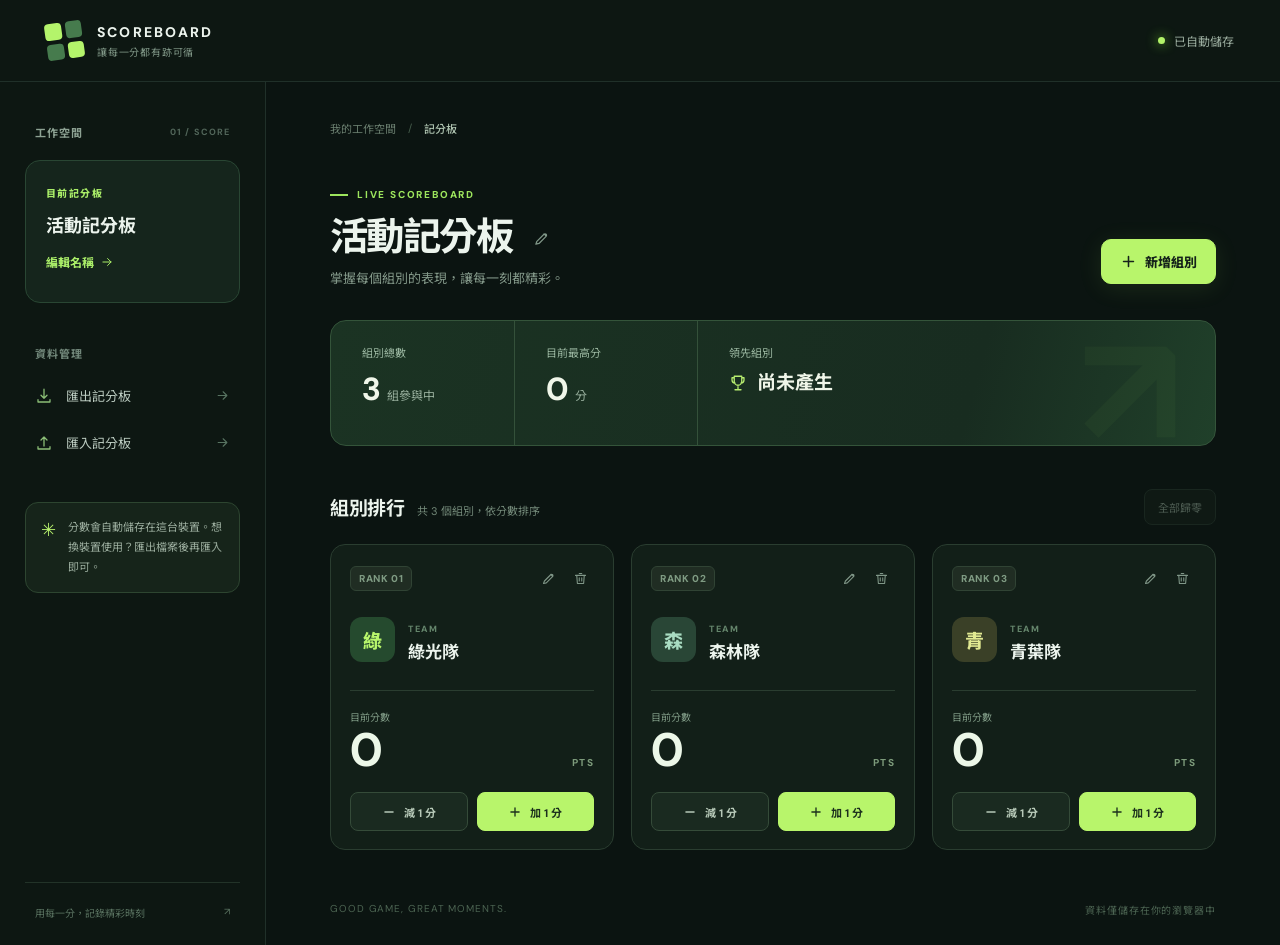
==== index.html @ 7bd9c271 "Build green scoreboard app" ====
<!doctype html>
<html lang="zh-Hant">
  <head>
    <meta charset="UTF-8" />
    <meta name="viewport" content="width=device-width, initial-scale=1" />
    <meta name="theme-color" content="#0b1411" />
    <meta name="description" content="一個簡潔好用的記分板。新增組別、即時記分，並自由匯入或匯出資料。" />
    <title>記分板 · Scoreboard</title>
    <link rel="icon" href="./favicon.svg" type="image/svg+xml" />
    <link rel="stylesheet" href="./styles.css" />
    <script src="./app.js" defer></script>
  </head>
  <body>
    <svg class="svg-defs" xmlns="http://www.w3.org/2000/svg" aria-hidden="true">
      <symbol id="icon-plus" viewBox="0 0 24 24"><path d="M12 5v14M5 12h14" /></symbol>
      <symbol id="icon-minus" viewBox="0 0 24 24"><path d="M5 12h14" /></symbol>
      <symbol id="icon-edit" viewBox="0 0 24 24"><path d="m15.5 5.5 3 3M4 20l4.5-1 10-10a2.12 2.12 0 0 0-3-3l-10 10L4 20Z" /></symbol>
      <symbol id="icon-download" viewBox="0 0 24 24"><path d="M12 3v12m0 0 4-4m-4 4-4-4M4 17v3h16v-3" /></symbol>
      <symbol id="icon-upload" viewBox="0 0 24 24"><path d="M12 16V4m0 0 4 4m-4-4L8 8M4 17v3h16v-3" /></symbol>
      <symbol id="icon-trash" viewBox="0 0 24 24"><path d="M4 7h16M10 4h4m4 3-1 13H7L6 7m4 4v5m4-5v5" /></symbol>
      <symbol id="icon-arrow" viewBox="0 0 24 24"><path d="M5 12h14m-6-6 6 6-6 6" /></symbol>
      <symbol id="icon-trophy" viewBox="0 0 24 24"><path d="M8 21h8m-4-4v4M7 3h10v7a5 5 0 0 1-10 0V3ZM7 5H4v3a4 4 0 0 0 4 4m9-7h3v3a4 4 0 0 1-4 4" /></symbol>
      <symbol id="icon-close" viewBox="0 0 24 24"><path d="M5 5l14 14M19 5 5 19" /></symbol>
    </svg>

    <div class="app-shell">
      <header class="topbar">
        <div class="brand" aria-label="Scoreboard 記分板">
          <div class="brand-mark" aria-hidden="true"><span></span><span></span><span></span><span></span></div>
          <div><strong>SCOREBOARD</strong><small>讓每一分都有跡可循</small></div>
        </div>
        <div class="topbar-right"><span class="status-dot"></span><span id="save-status">已自動儲存</span></div>
      </header>

      <main class="workspace">
        <aside class="sidebar" aria-label="記分板工具">
          <div class="sidebar-heading">工作空間 <span>01 / SCORE</span></div>
          <div class="sidebar-card">
            <span class="eyebrow">目前記分板</span>
            <h2 id="sidebar-title">活動記分板</h2>
            <button class="text-button" id="rename-board-side" type="button">編輯名稱 <svg><use href="#icon-arrow" /></svg></button>
          </div>
          <div class="sidebar-section">
            <span class="sidebar-label">資料管理</span>
            <button class="sidebar-action" id="export-button" type="button"><svg><use href="#icon-download" /></svg><span>匯出記分板</span><svg class="action-arrow"><use href="#icon-arrow" /></svg></button>
            <button class="sidebar-action" id="import-button" type="button"><svg><use href="#icon-upload" /></svg><span>匯入記分板</span><svg class="action-arrow"><use href="#icon-arrow" /></svg></button>
            <input id="import-file" type="file" accept=".json,application/json" hidden />
          </div>
          <div class="sidebar-note"><span class="note-spark">✳</span><p>分數會自動儲存在這台裝置。想換裝置使用？匯出檔案後再匯入即可。</p></div>
          <div class="sidebar-footer">用每一分，記錄精彩時刻 <span>↗</span></div>
        </aside>

        <section class="main-content" aria-labelledby="board-title">
          <div class="breadcrumb"><span>我的工作空間</span><span class="breadcrumb-divider">/</span><strong>記分板</strong></div>
          <div class="page-heading">
            <div>
              <div class="section-kicker"><span class="kicker-line"></span> LIVE SCOREBOARD</div>
              <div class="title-row"><h1 id="board-title">活動記分板</h1><button class="icon-button title-edit" id="rename-board" type="button" aria-label="修改記分板名稱" title="修改記分板名稱"><svg><use href="#icon-edit" /></svg></button></div>
              <p class="page-subtitle">掌握每個組別的表現，讓每一刻都精彩。</p>
            </div>
            <button class="primary-button heading-add" id="add-group" type="button"><svg><use href="#icon-plus" /></svg> 新增組別</button>
          </div>

          <div class="overview" aria-label="記分概況">
            <div class="overview-cell"><span class="overview-label">組別總數</span><div><strong id="group-count">0</strong><span>組參與中</span></div></div>
            <div class="overview-cell"><span class="overview-label">目前最高分</span><div><strong id="highest-score">0</strong><span>分</span></div></div>
            <div class="overview-cell leader-cell"><span class="overview-label">領先組別</span><div><svg><use href="#icon-trophy" /></svg><strong id="leader-name">尚無組別</strong></div></div>
            <div class="overview-deco" aria-hidden="true">↗</div>
          </div>

          <div class="list-heading"><div><h2>組別排行</h2><span id="group-summary">新增組別，開始記錄分數</span></div><button class="subtle-button" id="reset-scores" type="button">全部歸零</button></div>
          <div id="groups" class="groups-grid" aria-live="polite"></div>
          <div id="empty-state" class="empty-state" hidden><div class="empty-symbol">＋</div><h3>從第一個組別開始</h3><p>建立組別後，就可以馬上開始計分。</p><button class="primary-button" id="add-group-empty" type="button"><svg><use href="#icon-plus" /></svg> 新增組別</button></div>
          <footer class="main-footer"><span>GOOD GAME, GREAT MOMENTS.</span><span>資料僅儲存在你的瀏覽器中</span></footer>
        </section>
      </main>
    </div>

    <template id="group-template">
      <article class="group-card">
        <div class="card-top"><span class="rank-badge"></span><div class="card-actions"><button class="card-icon rename-group" type="button" aria-label="修改組別名稱" title="修改組別名稱"><svg><use href="#icon-edit" /></svg></button><button class="card-icon delete-group" type="button" aria-label="刪除組別" title="刪除組別"><svg><use href="#icon-trash" /></svg></button></div></div>
        <div class="card-main"><div class="team-avatar" aria-hidden="true"></div><div><span class="team-caption">TEAM</span><h3 class="group-name"></h3></div></div>
        <div class="score-area"><div><span class="score-caption">目前分數</span><button class="score-value" type="button" title="直接設定分數" aria-label="直接設定分數"></button></div><span class="score-unit">PTS</span></div>
        <div class="score-controls"><button class="score-button minus" type="button" aria-label="減一分"><svg><use href="#icon-minus" /></svg><span>減 1 分</span></button><button class="score-button plus" type="button" aria-label="加一分"><svg><use href="#icon-plus" /></svg><span>加 1 分</span></button></div>
      </article>
    </template>

    <dialog id="input-dialog" class="modal"><form method="dialog" id="input-form"><div class="modal-head"><div><span class="eyebrow">SCOREBOARD</span><h2 id="input-title"></h2></div><button type="button" class="modal-close" data-close aria-label="關閉"><svg><use href="#icon-close" /></svg></button></div><p id="input-description" class="modal-description"></p><label id="input-label" for="input-value"></label><input id="input-value" type="text" autocomplete="off" maxlength="40" required /><p id="input-error" class="form-error" aria-live="polite"></p><div class="modal-buttons"><button type="button" class="secondary-button" data-close>取消</button><button class="primary-button" type="submit" id="input-submit">儲存</button></div></form></dialog>
    <dialog id="confirm-dialog" class="modal"><div class="modal-head"><div><span class="eyebrow">請確認</span><h2 id="confirm-title"></h2></div><button type="button" class="modal-close" data-confirm-cancel aria-label="關閉"><svg><use href="#icon-close" /></svg></button></div><p id="confirm-description" class="modal-description"></p><div class="modal-buttons"><button type="button" class="secondary-button" data-confirm-cancel>取消</button><button type="button" class="danger-button" id="confirm-accept">確認</button></div></dialog>
    <div id="toast" class="toast" role="status" aria-live="polite"></div>
  </body>
</html>
---- styles.css ----
@import url('https://fonts.googleapis.com/css2?family=DM+Sans:wght@400;500;600;700&family=Noto+Sans+TC:wght@400;500;600;700;800&display=swap');

:root{font-family:'DM Sans','Noto Sans TC',sans-serif;color:#ecf4ed;background:#0b1411;font-synthesis:none}*{box-sizing:border-box}body{margin:0;min-width:320px}button,input{font:inherit}button{cursor:pointer}button:focus-visible,input:focus-visible{outline:2px solid #b9f56c;outline-offset:3px}svg{width:20px;height:20px;fill:none;stroke:currentColor;stroke-width:1.7;stroke-linecap:round;stroke-linejoin:round}.svg-defs{position:absolute;width:0;height:0;overflow:hidden}.app-shell{min-height:100vh}.topbar{height:82px;border-bottom:1px solid #203029;display:flex;align-items:center;justify-content:space-between;padding:0 46px;background:#0d1712}.brand{display:flex;align-items:center;gap:14px}.brand-mark{width:37px;height:37px;display:grid;grid-template-columns:1fr 1fr;gap:4px;transform:rotate(-8deg)}.brand-mark span{background:#b4f46b;border-radius:4px}.brand-mark span:nth-child(2),.brand-mark span:nth-child(3){background:#467b4d}.brand strong{display:block;letter-spacing:.16em;font-size:14px;font-weight:800}.brand small{display:block;color:#7f9686;font-size:10px;letter-spacing:.08em;margin-top:3px}.topbar-right{display:flex;align-items:center;gap:9px;font-size:12px;color:#9bad9f}.status-dot{width:7px;height:7px;border-radius:50%;background:#b2f269;box-shadow:0 0 12px #7bd734}.workspace{display:grid;grid-template-columns:266px minmax(0,1fr);max-width:1600px;margin:auto;min-height:calc(100vh - 82px)}.sidebar{border-right:1px solid #203029;padding:42px 25px 25px;display:flex;flex-direction:column;background:#0d1712}.sidebar-heading{font-size:11px;color:#8da293;font-weight:700;letter-spacing:.1em;display:flex;justify-content:space-between;align-items:center;padding:0 10px}.sidebar-heading span{font-size:9px;color:#52665a}.sidebar-card{background:#15251c;border:1px solid #294633;border-radius:15px;padding:20px;margin-top:20px;min-height:143px}.eyebrow{font-size:10px;font-weight:800;color:#a9ed68;letter-spacing:.14em}.sidebar-card h2{font-size:18px;line-height:1.35;margin:12px 0 15px;overflow-wrap:anywhere}.text-button{padding:0;border:0;background:none;color:#a9ed68;display:flex;align-items:center;gap:6px;font-size:12px;font-weight:700}.text-button svg{width:14px;height:14px}.sidebar-section{margin-top:42px}.sidebar-label{display:block;font-size:11px;color:#71877a;letter-spacing:.1em;font-weight:700;padding:0 10px;margin-bottom:11px}.sidebar-action{display:flex;align-items:center;gap:13px;width:100%;padding:14px 10px;border:0;border-radius:10px;background:transparent;color:#bbcbc0;text-align:left;font-size:13px}.sidebar-action:hover,.sidebar-action:focus-visible{background:#192a20;color:#e6f5e7}.sidebar-action svg{width:18px;height:18px;color:#8cbf77}.sidebar-action span{flex:1}.sidebar-action .action-arrow{width:15px;height:15px;color:#577361}.sidebar-note{display:flex;gap:12px;background:#16241a;border:1px solid #2d4530;padding:15px;border-radius:13px;margin-top:36px}.note-spark{color:#b9f46e;font-size:18px}.sidebar-note p{font-size:11px;line-height:1.8;color:#9aac9d;margin:0}.sidebar-footer{font-size:10px;color:#597260;border-top:1px solid #223328;margin-top:auto;padding:22px 10px 0;display:flex;justify-content:space-between}.main-content{padding:38px clamp(28px,5vw,76px) 28px;min-width:0;display:flex;flex-direction:column}.breadcrumb{display:flex;align-items:center;gap:12px;color:#697d6e;font-size:11px}.breadcrumb strong{color:#afc4b1;font-weight:500}.breadcrumb-divider{color:#455c4b}.page-heading{display:flex;justify-content:space-between;align-items:flex-end;gap:20px;margin:52px 0 33px}.section-kicker{font-size:10px;font-weight:800;letter-spacing:.18em;color:#9de55d;display:flex;align-items:center;gap:9px}.kicker-line{width:18px;height:2px;background:#9de55d}.title-row{display:flex;align-items:center;gap:12px}.title-row h1{font-size:clamp(30px,3vw,44px);letter-spacing:-.04em;line-height:1.25;margin:12px 0 7px;overflow-wrap:anywhere}.icon-button,.card-icon,.modal-close{border:0;background:transparent;color:#809788;display:grid;place-items:center}.icon-button:hover,.card-icon:hover,.modal-close:hover{color:#b7f46b}.title-edit{width:35px;height:35px;border-radius:8px;margin-top:8px}.title-edit:hover{background:#1a2a20}.title-edit svg{width:17px;height:17px}.page-subtitle{color:#839889;font-size:13px;margin:0}.primary-button{border:1px solid #b8f56b;background:#b8f56b;color:#15221a;border-radius:10px;padding:12px 18px;display:inline-flex;align-items:center;justify-content:center;gap:8px;font-size:13px;font-weight:800;white-space:nowrap;box-shadow:0 4px 24px #a0e6541b}.primary-button:hover{background:#d0ff92;border-color:#d0ff92}.primary-button svg{width:17px;height:17px;stroke-width:2.2}.heading-add{margin-bottom:3px}.overview{position:relative;display:flex;align-items:stretch;background:linear-gradient(105deg,#1b3323,#182c20 72%,#20402a);border:1px solid #34543a;border-radius:16px;min-height:126px;overflow:hidden}.overview-cell{padding:23px 31px;min-width:183px;z-index:1}.overview-cell+.overview-cell{border-left:1px solid #34513a}.overview-label{display:block;font-size:11px;color:#9bb7a1;margin-bottom:13px}.overview-cell>div{display:flex;align-items:baseline;gap:7px}.overview-cell strong{font-size:32px;line-height:1;color:#f0f6e9;letter-spacing:-.04em}.overview-cell div span{font-size:12px;color:#98af9d}.overview-cell.leader-cell{flex:1}.leader-cell>div{align-items:center;gap:10px}.leader-cell svg{width:18px;height:18px;color:#b7ed6f}.leader-cell strong{font-size:19px;letter-spacing:0;overflow:hidden;text-overflow:ellipsis;white-space:nowrap}.overview-deco{font-size:160px;line-height:.65;color:#a6e7670b;position:absolute;right:35px;bottom:0;font-weight:700;pointer-events:none}.list-heading{display:flex;justify-content:space-between;align-items:center;margin:43px 0 19px}.list-heading>div{display:flex;align-items:baseline;gap:13px}.list-heading h2{font-size:19px;margin:0;letter-spacing:-.02em}.list-heading span{font-size:11px;color:#728878}.subtle-button{border:1px solid #2b3c31;background:#152119;color:#9aaf9e;border-radius:8px;padding:9px 13px;font-size:11px}.subtle-button:hover{border-color:#648b62;color:#e9f7e7}.subtle-button:disabled{opacity:.45;cursor:not-allowed}.groups-grid{display:grid;grid-template-columns:repeat(auto-fill,minmax(245px,1fr));gap:17px}.group-card{background:#121f18;border:1px solid #2a3d30;border-radius:15px;padding:19px 19px 18px;min-width:0;transition:border-color .2s,transform .2s,box-shadow .2s}.group-card:hover{border-color:#547b50;transform:translateY(-2px);box-shadow:0 16px 32px #020a0550}.group-card.is-leader{border-color:#62864d;background:linear-gradient(145deg,#1a2e1e,#14231a 55%)}.card-top{display:flex;justify-content:space-between;align-items:center}.rank-badge{color:#9dc27e;background:#263e29;border:1px solid #385738;padding:5px 8px;border-radius:6px;font-size:10px;letter-spacing:.06em;font-weight:800}.group-card:not(.is-leader) .rank-badge{background:#202d23;border-color:#304334;color:#7f9b83}.card-actions{display:flex;gap:4px}.card-icon{width:28px;height:28px;border-radius:6px}.card-icon:hover{background:#263a2a}.card-icon svg{width:15px;height:15px}.card-icon.delete-group:hover{color:#fa9b8f}.card-main{display:flex;align-items:center;gap:13px;margin:24px 0 27px;min-width:0}.team-avatar{flex:none;width:45px;height:45px;border-radius:12px;display:grid;place-items:center;background:#254a2e;color:#b8f56b;font-size:19px;font-weight:800}.group-card:nth-child(4n+2) .team-avatar{background:#294636;color:#a9dcc2}.group-card:nth-child(4n+3) .team-avatar{background:#3a4027;color:#e1e992}.group-card:nth-child(4n+4) .team-avatar{background:#244442;color:#9bdcd5}.team-caption{font-size:9px;font-weight:800;letter-spacing:.18em;color:#65866c}.group-name{font-size:17px;line-height:1.3;margin:4px 0 0;overflow-wrap:anywhere}.score-area{display:flex;align-items:flex-end;justify-content:space-between;border-top:1px solid #2a3d30;padding:18px 0 17px}.score-caption{display:block;color:#7e9984;font-size:10px;margin-bottom:2px}.score-value{display:block;border:0;background:transparent;color:#ecf7e8;font-size:47px;font-weight:700;letter-spacing:-.07em;line-height:1.05;padding:0;min-width:30px;text-align:left}.score-value:hover{color:#b8f56b}.score-unit{font-size:10px;font-weight:800;letter-spacing:.13em;color:#7d9b7b;margin-bottom:6px}.score-controls{display:grid;grid-template-columns:1fr 1fr;gap:9px}.score-button{border:1px solid #354b39;border-radius:8px;min-height:39px;display:flex;align-items:center;justify-content:center;gap:8px;font-size:11px;font-weight:700}.score-button svg{width:14px;height:14px;stroke-width:2.3}.score-button.minus{background:#1a2a20;color:#b7c9b8}.score-button.minus:hover{background:#273d2b}.score-button.plus{background:#b8f56b;color:#1c301d;border-color:#b8f56b}.score-button.plus:hover{background:#d1ff93}.empty-state{border:1px dashed #3a5940;border-radius:16px;text-align:center;padding:42px 20px;background:#122019}.empty-state[hidden]{display:none}.empty-symbol{width:54px;height:54px;border:1px solid #5b8c53;background:#213a27;color:#b6f369;border-radius:14px;display:grid;place-items:center;font-size:30px;margin:auto}.empty-state h3{font-size:19px;margin:17px 0 7px}.empty-state p{color:#8ba18e;font-size:12px;margin:0 0 22px}.main-footer{margin-top:auto;padding-top:52px;display:flex;justify-content:space-between;gap:20px;color:#4c6452;font-size:10px;letter-spacing:.09em}.modal{width:min(430px,calc(100% - 32px));padding:26px;background:#17251b;color:#f2f7ef;border:1px solid #4a6946;border-radius:17px;box-shadow:0 30px 80px #000a}.modal::backdrop{background:#030a06b5;backdrop-filter:blur(5px)}.modal-head{display:flex;justify-content:space-between;gap:12px}.modal-head h2{margin:8px 0 0;font-size:22px}.modal-description{font-size:12px;color:#a2b2a3;line-height:1.8;margin:15px 0 21px}.modal label{display:block;font-size:11px;color:#bed0bd;margin-bottom:8px}.modal input{width:100%;padding:12px 14px;background:#0e1a12;color:#f1f7ef;border:1px solid #426045;border-radius:8px;outline:none}.modal input:focus{border-color:#b7f36b}.form-error{color:#f6a595;font-size:11px;min-height:16px;margin:8px 0 2px}.modal-buttons{display:flex;justify-content:flex-end;gap:10px;margin-top:22px}.secondary-button,.danger-button{border-radius:9px;padding:11px 17px;font-size:12px;font-weight:700}.secondary-button{background:transparent;border:1px solid #3e5541;color:#b9c9b8}.secondary-button:hover{background:#26382a}.danger-button{background:#e89b8d;border:1px solid #e89b8d;color:#28120e}.danger-button:hover{background:#ffc0b4}.toast{position:fixed;bottom:24px;left:50%;transform:translate(-50%,18px);background:#c6f59a;color:#15251a;padding:11px 18px;border-radius:9px;font-size:12px;font-weight:700;box-shadow:0 12px 35px #0008;opacity:0;pointer-events:none;transition:opacity .2s,transform .2s;z-index:10}.toast.show{opacity:1;transform:translate(-50%,0)}
@media(max-width:900px){.topbar{padding:0 24px}.workspace{grid-template-columns:1fr}.sidebar{border-right:0;border-bottom:1px solid #203029;padding:22px 24px;display:grid;grid-template-columns:1fr auto;gap:15px}.sidebar-heading,.sidebar-card,.sidebar-note,.sidebar-footer{display:none}.sidebar-section{margin:0}.sidebar-label{display:none}.sidebar-action{display:inline-flex;width:auto;padding:10px;margin-right:7px;border:1px solid #304334}.sidebar-action .action-arrow{display:none}.main-content{padding:28px 24px}.page-heading{margin-top:36px}.overview-cell{padding:21px;min-width:0;flex:1}.overview-deco{display:none}}
@media(max-width:600px){.topbar{height:67px;padding:0 18px}.brand-mark{width:31px;height:31px}.brand strong{font-size:12px}.brand small{font-size:9px}.topbar-right{font-size:0}.topbar-right .status-dot{width:8px;height:8px}.workspace{min-height:calc(100vh - 67px)}.sidebar{padding:12px 17px}.sidebar-section{display:flex;gap:8px}.sidebar-action{flex:1;justify-content:center;padding:9px 8px;margin:0;font-size:11px;gap:6px}.sidebar-action svg{width:15px;height:15px}.main-content{padding:24px 17px}.page-heading{align-items:flex-start;margin:35px 0 26px;flex-wrap:wrap}.title-row h1{font-size:31px}.page-subtitle{font-size:12px}.heading-add{width:100%;margin-top:4px}.overview{min-height:0;flex-wrap:wrap}.overview-cell{padding:18px 16px;flex:1 1 50%}.overview-cell:nth-child(2){border-left:1px solid #34513a}.overview-cell.leader-cell{flex-basis:100%;border-left:0;border-top:1px solid #34513a}.overview-cell strong{font-size:27px}.leader-cell strong{font-size:16px}.list-heading{margin-top:31px}.list-heading>div{display:block}.list-heading h2{font-size:18px}.list-heading span{display:block;margin-top:5px}.groups-grid{grid-template-columns:1fr}.main-footer{padding-top:35px;font-size:8px}.main-footer span:last-child{text-align:right}}
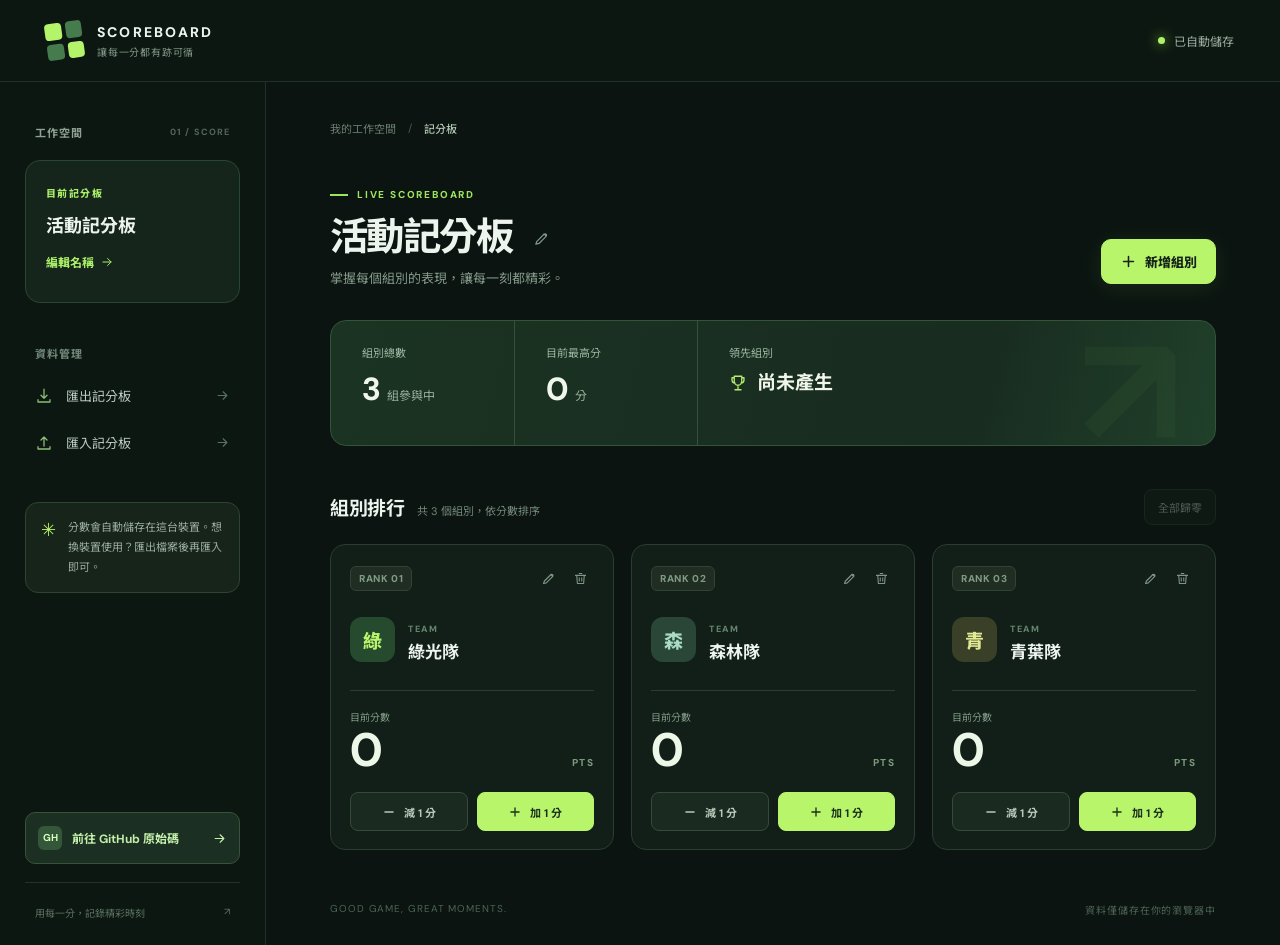
==== commit 68ea6cf2: "Create default groups instantly and link GitHub" ====
--- a/index.html
+++ b/index.html
@@ -8,6 +8,7 @@
     <title>記分板 · Scoreboard</title>
     <link rel="icon" href="./favicon.svg" type="image/svg+xml" />
     <link rel="stylesheet" href="./styles.css" />
+    <link rel="stylesheet" href="./github-link.css" />
     <script src="./app.js" defer></script>
   </head>
   <body>
@@ -47,6 +48,7 @@
             <input id="import-file" type="file" accept=".json,application/json" hidden />
           </div>
           <div class="sidebar-note"><span class="note-spark">✳</span><p>分數會自動儲存在這台裝置。想換裝置使用？匯出檔案後再匯入即可。</p></div>
+          <a class="sidebar-github" href="https://github.com/easonlin2013927/score-board" target="_blank" rel="noopener noreferrer" aria-label="在新分頁開啟 GitHub 原始碼"><span class="github-dot" aria-hidden="true">GH</span><span>前往 GitHub 原始碼</span><svg><use href="#icon-arrow" /></svg></a>
           <div class="sidebar-footer">用每一分，記錄精彩時刻 <span>↗</span></div>
         </aside>
 
--- a/github-link.css
+++ b/github-link.css
@@ -0,0 +1,41 @@
+.sidebar-github {
+  display: flex;
+  align-items: center;
+  gap: 10px;
+  margin-top: auto;
+  padding: 13px 12px;
+  border: 1px solid #385339;
+  border-radius: 10px;
+  background: #1b3022;
+  color: #c4efaa;
+  text-decoration: none;
+  font-size: 12px;
+  font-weight: 700;
+  transition: background .2s, border-color .2s;
+}
+
+.sidebar-github:hover,
+.sidebar-github:focus-visible {
+  background: #28432e;
+  border-color: #8ecf6c;
+  color: #efffe0;
+}
+
+.sidebar-github > span:nth-child(2) { flex: 1; }
+.sidebar-github svg { width: 15px; height: 15px; }
+.github-dot {
+  display: grid;
+  place-items: center;
+  width: 24px;
+  height: 24px;
+  border-radius: 6px;
+  background: #34573a;
+  color: #d5ffba;
+  font-size: 10px;
+  line-height: 1;
+}
+.sidebar-footer { margin-top: 18px; }
+
+@media (max-width: 900px) {
+  .sidebar-github { grid-column: 1 / -1; margin-top: 0; }
+}
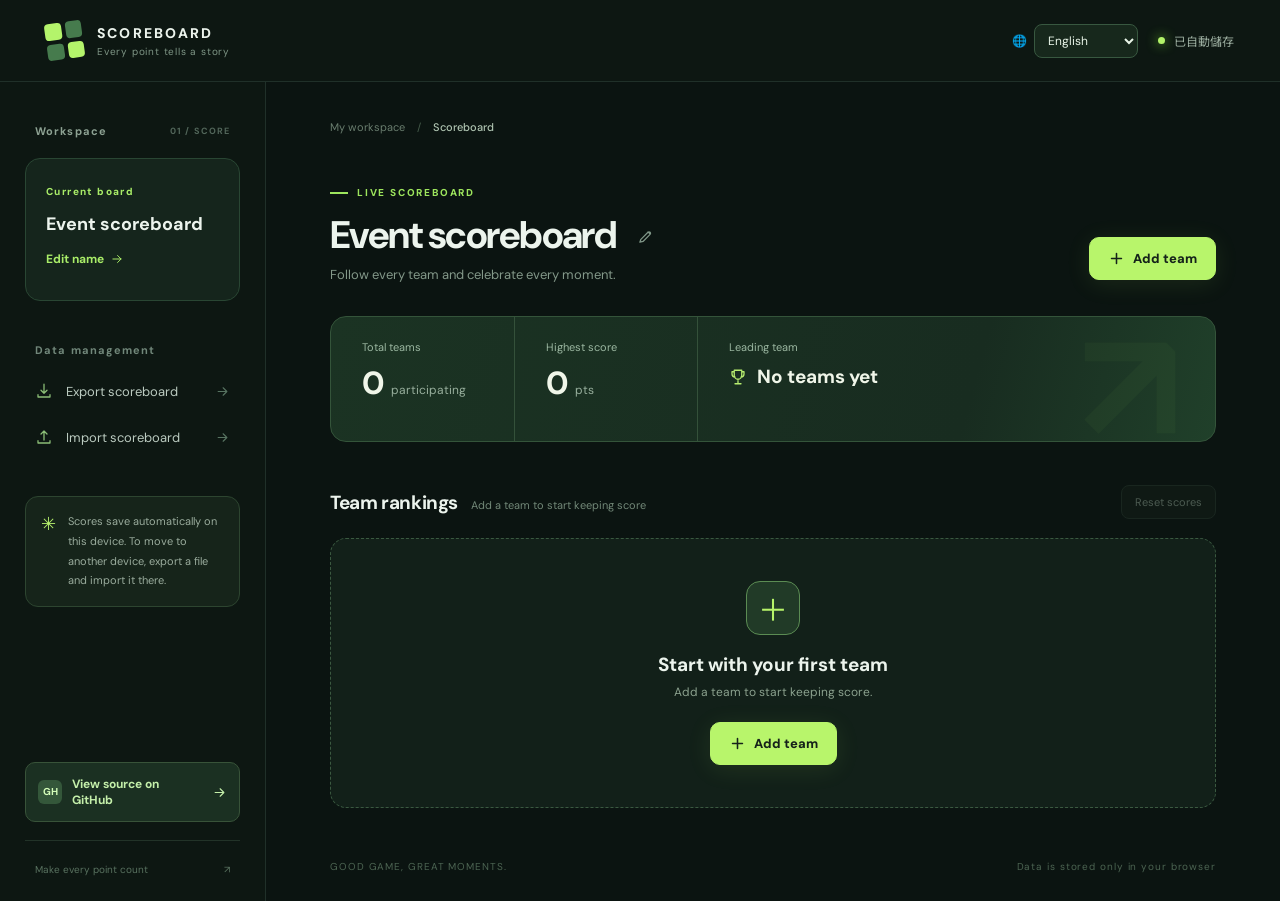
==== commit 840ec82b: "Add four-language interface switcher" ====
--- a/index.html
+++ b/index.html
@@ -9,6 +9,8 @@
     <link rel="icon" href="./favicon.svg" type="image/svg+xml" />
     <link rel="stylesheet" href="./styles.css" />
     <link rel="stylesheet" href="./github-link.css" />
+    <link rel="stylesheet" href="./language.css" />
+    <script src="./i18n.js" defer></script>
     <script src="./app.js" defer></script>
   </head>
   <body>
@@ -28,52 +30,52 @@
       <header class="topbar">
         <div class="brand" aria-label="Scoreboard 記分板">
           <div class="brand-mark" aria-hidden="true"><span></span><span></span><span></span><span></span></div>
-          <div><strong>SCOREBOARD</strong><small>讓每一分都有跡可循</small></div>
+          <div><strong>SCOREBOARD</strong><small data-i18n="brandTagline">讓每一分都有跡可循</small></div>
         </div>
-        <div class="topbar-right"><span class="status-dot"></span><span id="save-status">已自動儲存</span></div>
+        <div class="topbar-right"><label class="language-picker" for="language-select"><span aria-hidden="true">🌐</span><select id="language-select" aria-label="選擇語言"><option value="zh-TW">繁體中文</option><option value="zh-CN">简体中文</option><option value="en">English</option><option value="ja">日本語</option></select></label><span class="save-indicator"><span class="status-dot"></span><span id="save-status">已自動儲存</span></span></div>
       </header>
 
       <main class="workspace">
         <aside class="sidebar" aria-label="記分板工具">
-          <div class="sidebar-heading">工作空間 <span>01 / SCORE</span></div>
+          <div class="sidebar-heading"><span data-i18n="workspace">工作空間</span> <span>01 / SCORE</span></div>
           <div class="sidebar-card">
-            <span class="eyebrow">目前記分板</span>
+            <span class="eyebrow" data-i18n="currentBoard">目前記分板</span>
             <h2 id="sidebar-title">活動記分板</h2>
-            <button class="text-button" id="rename-board-side" type="button">編輯名稱 <svg><use href="#icon-arrow" /></svg></button>
+            <button class="text-button" id="rename-board-side" type="button"><span data-i18n="editName">編輯名稱</span> <svg><use href="#icon-arrow" /></svg></button>
           </div>
           <div class="sidebar-section">
-            <span class="sidebar-label">資料管理</span>
-            <button class="sidebar-action" id="export-button" type="button"><svg><use href="#icon-download" /></svg><span>匯出記分板</span><svg class="action-arrow"><use href="#icon-arrow" /></svg></button>
-            <button class="sidebar-action" id="import-button" type="button"><svg><use href="#icon-upload" /></svg><span>匯入記分板</span><svg class="action-arrow"><use href="#icon-arrow" /></svg></button>
+            <span class="sidebar-label" data-i18n="dataManagement">資料管理</span>
+            <button class="sidebar-action" id="export-button" type="button"><svg><use href="#icon-download" /></svg><span data-i18n="exportBoard">匯出記分板</span><svg class="action-arrow"><use href="#icon-arrow" /></svg></button>
+            <button class="sidebar-action" id="import-button" type="button"><svg><use href="#icon-upload" /></svg><span data-i18n="importBoard">匯入記分板</span><svg class="action-arrow"><use href="#icon-arrow" /></svg></button>
             <input id="import-file" type="file" accept=".json,application/json" hidden />
           </div>
-          <div class="sidebar-note"><span class="note-spark">✳</span><p>分數會自動儲存在這台裝置。想換裝置使用？匯出檔案後再匯入即可。</p></div>
-          <a class="sidebar-github" href="https://github.com/easonlin2013927/score-board" target="_blank" rel="noopener noreferrer" aria-label="在新分頁開啟 GitHub 原始碼"><span class="github-dot" aria-hidden="true">GH</span><span>前往 GitHub 原始碼</span><svg><use href="#icon-arrow" /></svg></a>
-          <div class="sidebar-footer">用每一分，記錄精彩時刻 <span>↗</span></div>
+          <div class="sidebar-note"><span class="note-spark">✳</span><p data-i18n="storageNote">分數會自動儲存在這台裝置。想換裝置使用？匯出檔案後再匯入即可。</p></div>
+          <a class="sidebar-github" href="https://github.com/easonlin2013927/score-board" target="_blank" rel="noopener noreferrer" aria-label="在新分頁開啟 GitHub 原始碼"><span class="github-dot" aria-hidden="true">GH</span><span data-i18n="githubLink">前往 GitHub 原始碼</span><svg><use href="#icon-arrow" /></svg></a>
+          <div class="sidebar-footer"><span data-i18n="sidebarFooter">用每一分，記錄精彩時刻</span> <span>↗</span></div>
         </aside>
 
         <section class="main-content" aria-labelledby="board-title">
-          <div class="breadcrumb"><span>我的工作空間</span><span class="breadcrumb-divider">/</span><strong>記分板</strong></div>
+          <div class="breadcrumb"><span data-i18n="myWorkspace">我的工作空間</span><span class="breadcrumb-divider">/</span><strong data-i18n="scoreboard">記分板</strong></div>
           <div class="page-heading">
             <div>
               <div class="section-kicker"><span class="kicker-line"></span> LIVE SCOREBOARD</div>
               <div class="title-row"><h1 id="board-title">活動記分板</h1><button class="icon-button title-edit" id="rename-board" type="button" aria-label="修改記分板名稱" title="修改記分板名稱"><svg><use href="#icon-edit" /></svg></button></div>
-              <p class="page-subtitle">掌握每個組別的表現，讓每一刻都精彩。</p>
+              <p class="page-subtitle" data-i18n="pageSubtitle">掌握每個組別的表現，讓每一刻都精彩。</p>
             </div>
-            <button class="primary-button heading-add" id="add-group" type="button"><svg><use href="#icon-plus" /></svg> 新增組別</button>
+            <button class="primary-button heading-add" id="add-group" type="button"><svg><use href="#icon-plus" /></svg><span data-i18n="addGroup">新增組別</span></button>
           </div>
 
           <div class="overview" aria-label="記分概況">
-            <div class="overview-cell"><span class="overview-label">組別總數</span><div><strong id="group-count">0</strong><span>組參與中</span></div></div>
-            <div class="overview-cell"><span class="overview-label">目前最高分</span><div><strong id="highest-score">0</strong><span>分</span></div></div>
-            <div class="overview-cell leader-cell"><span class="overview-label">領先組別</span><div><svg><use href="#icon-trophy" /></svg><strong id="leader-name">尚無組別</strong></div></div>
+            <div class="overview-cell"><span class="overview-label" data-i18n="totalGroups">組別總數</span><div><strong id="group-count">0</strong><span data-i18n="participating">組參與中</span></div></div>
+            <div class="overview-cell"><span class="overview-label" data-i18n="highestScore">目前最高分</span><div><strong id="highest-score">0</strong><span data-i18n="pointsUnit">分</span></div></div>
+            <div class="overview-cell leader-cell"><span class="overview-label" data-i18n="leadingGroup">領先組別</span><div><svg><use href="#icon-trophy" /></svg><strong id="leader-name">尚無組別</strong></div></div>
             <div class="overview-deco" aria-hidden="true">↗</div>
           </div>
 
-          <div class="list-heading"><div><h2>組別排行</h2><span id="group-summary">新增組別，開始記錄分數</span></div><button class="subtle-button" id="reset-scores" type="button">全部歸零</button></div>
+          <div class="list-heading"><div><h2 data-i18n="groupRanking">組別排行</h2><span id="group-summary">新增組別，開始記錄分數</span></div><button class="subtle-button" id="reset-scores" type="button" data-i18n="resetAll">全部歸零</button></div>
           <div id="groups" class="groups-grid" aria-live="polite"></div>
-          <div id="empty-state" class="empty-state" hidden><div class="empty-symbol">＋</div><h3>從第一個組別開始</h3><p>建立組別後，就可以馬上開始計分。</p><button class="primary-button" id="add-group-empty" type="button"><svg><use href="#icon-plus" /></svg> 新增組別</button></div>
-          <footer class="main-footer"><span>GOOD GAME, GREAT MOMENTS.</span><span>資料僅儲存在你的瀏覽器中</span></footer>
+          <div id="empty-state" class="empty-state" hidden><div class="empty-symbol">＋</div><h3 data-i18n="emptyTitle">從第一個組別開始</h3><p data-i18n="emptyDescription">建立組別後，就可以馬上開始計分。</p><button class="primary-button" id="add-group-empty" type="button"><svg><use href="#icon-plus" /></svg><span data-i18n="addGroup">新增組別</span></button></div>
+          <footer class="main-footer"><span>GOOD GAME, GREAT MOMENTS.</span><span data-i18n="localOnly">資料僅儲存在你的瀏覽器中</span></footer>
         </section>
       </main>
     </div>
@@ -81,14 +83,14 @@
     <template id="group-template">
       <article class="group-card">
         <div class="card-top"><span class="rank-badge"></span><div class="card-actions"><button class="card-icon rename-group" type="button" aria-label="修改組別名稱" title="修改組別名稱"><svg><use href="#icon-edit" /></svg></button><button class="card-icon delete-group" type="button" aria-label="刪除組別" title="刪除組別"><svg><use href="#icon-trash" /></svg></button></div></div>
-        <div class="card-main"><div class="team-avatar" aria-hidden="true"></div><div><span class="team-caption">TEAM</span><h3 class="group-name"></h3></div></div>
-        <div class="score-area"><div><span class="score-caption">目前分數</span><button class="score-value" type="button" title="直接設定分數" aria-label="直接設定分數"></button></div><span class="score-unit">PTS</span></div>
-        <div class="score-controls"><button class="score-button minus" type="button" aria-label="減一分"><svg><use href="#icon-minus" /></svg><span>減 1 分</span></button><button class="score-button plus" type="button" aria-label="加一分"><svg><use href="#icon-plus" /></svg><span>加 1 分</span></button></div>
+        <div class="card-main"><div class="team-avatar" aria-hidden="true"></div><div><span class="team-caption" data-i18n="team">TEAM</span><h3 class="group-name"></h3></div></div>
+        <div class="score-area"><div><span class="score-caption" data-i18n="currentScore">目前分數</span><button class="score-value" type="button" title="直接設定分數" aria-label="直接設定分數"></button></div><span class="score-unit" data-i18n="pointsShort">PTS</span></div>
+        <div class="score-controls"><button class="score-button minus" type="button" aria-label="減一分"><svg><use href="#icon-minus" /></svg><span data-i18n="minusOne">減 1 分</span></button><button class="score-button plus" type="button" aria-label="加一分"><svg><use href="#icon-plus" /></svg><span data-i18n="plusOne">加 1 分</span></button></div>
       </article>
     </template>
 
     <dialog id="input-dialog" class="modal"><form method="dialog" id="input-form"><div class="modal-head"><div><span class="eyebrow">SCOREBOARD</span><h2 id="input-title"></h2></div><button type="button" class="modal-close" data-close aria-label="關閉"><svg><use href="#icon-close" /></svg></button></div><p id="input-description" class="modal-description"></p><label id="input-label" for="input-value"></label><input id="input-value" type="text" autocomplete="off" maxlength="40" required /><p id="input-error" class="form-error" aria-live="polite"></p><div class="modal-buttons"><button type="button" class="secondary-button" data-close>取消</button><button class="primary-button" type="submit" id="input-submit">儲存</button></div></form></dialog>
-    <dialog id="confirm-dialog" class="modal"><div class="modal-head"><div><span class="eyebrow">請確認</span><h2 id="confirm-title"></h2></div><button type="button" class="modal-close" data-confirm-cancel aria-label="關閉"><svg><use href="#icon-close" /></svg></button></div><p id="confirm-description" class="modal-description"></p><div class="modal-buttons"><button type="button" class="secondary-button" data-confirm-cancel>取消</button><button type="button" class="danger-button" id="confirm-accept">確認</button></div></dialog>
+    <dialog id="confirm-dialog" class="modal"><div class="modal-head"><div><span class="eyebrow" data-i18n="pleaseConfirm">請確認</span><h2 id="confirm-title"></h2></div><button type="button" class="modal-close" data-confirm-cancel aria-label="關閉"><svg><use href="#icon-close" /></svg></button></div><p id="confirm-description" class="modal-description"></p><div class="modal-buttons"><button type="button" class="secondary-button" data-confirm-cancel>取消</button><button type="button" class="danger-button" id="confirm-accept">確認</button></div></dialog>
     <div id="toast" class="toast" role="status" aria-live="polite"></div>
   </body>
 </html>
--- a/language.css
+++ b/language.css
@@ -0,0 +1,13 @@
+.topbar-right { gap: 20px; }
+.save-indicator { display: inline-flex; align-items: center; gap: 9px; white-space: nowrap; }
+.language-picker { display: inline-flex; align-items: center; gap: 7px; color: #b8f56b; }
+.language-picker select { max-width: 124px; padding: 7px 25px 7px 9px; border: 1px solid #385840; border-radius: 8px; background: #17281c; color: #e9f5e8; font: inherit; font-size: 12px; cursor: pointer; }
+.language-picker select:hover { border-color: #8ccf6e; }
+.language-picker select:focus-visible { outline: 2px solid #b8f56b; outline-offset: 2px; }
+.sidebar-heading > span:first-child { font-size: 11px; color: #8da293; }
+@media (max-width: 600px) {
+  .topbar-right { gap: 0; }
+  .save-indicator { display: none; }
+  .language-picker select { max-width: 105px; font-size: 11px; }
+  .brand small { max-width: 160px; overflow: hidden; text-overflow: ellipsis; white-space: nowrap; }
+}
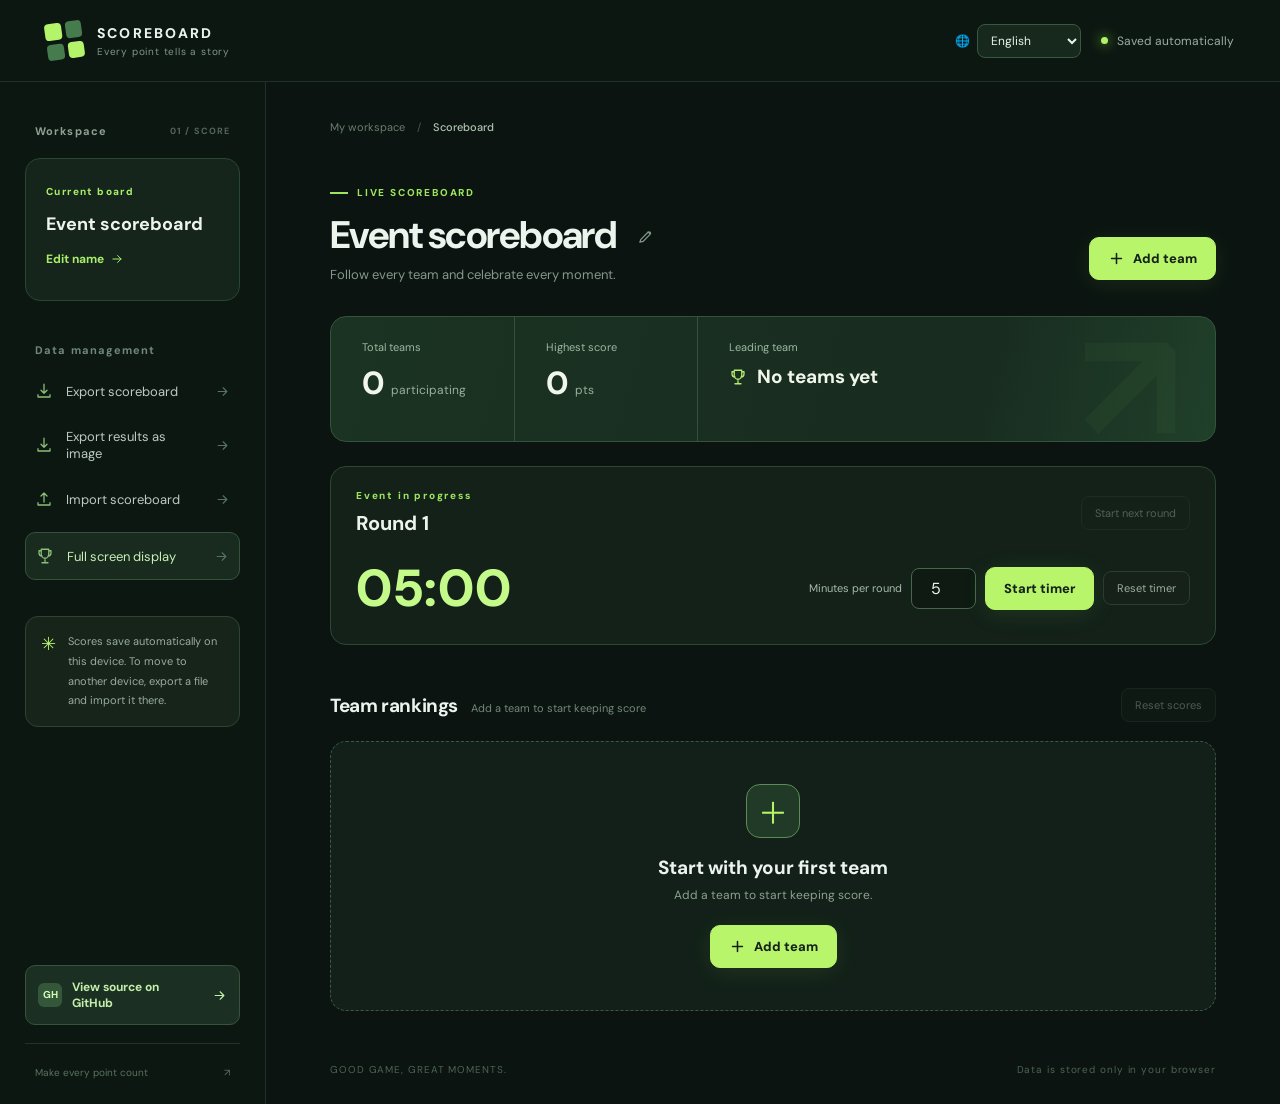
==== commit c0fb8a12: "Add presentation mode, round timer, and PNG results export" ====
--- a/index.html
+++ b/index.html
@@ -10,6 +10,7 @@
     <link rel="stylesheet" href="./styles.css" />
     <link rel="stylesheet" href="./github-link.css" />
     <link rel="stylesheet" href="./language.css" />
+    <link rel="stylesheet" href="./features.css" />
     <script src="./i18n.js" defer></script>
     <script src="./app.js" defer></script>
   </head>
@@ -46,9 +47,11 @@
           <div class="sidebar-section">
             <span class="sidebar-label" data-i18n="dataManagement">資料管理</span>
             <button class="sidebar-action" id="export-button" type="button"><svg><use href="#icon-download" /></svg><span data-i18n="exportBoard">匯出記分板</span><svg class="action-arrow"><use href="#icon-arrow" /></svg></button>
+            <button class="sidebar-action" id="export-image" type="button"><svg><use href="#icon-download" /></svg><span data-i18n="exportImage">匯出成績圖片</span><svg class="action-arrow"><use href="#icon-arrow" /></svg></button>
             <button class="sidebar-action" id="import-button" type="button"><svg><use href="#icon-upload" /></svg><span data-i18n="importBoard">匯入記分板</span><svg class="action-arrow"><use href="#icon-arrow" /></svg></button>
             <input id="import-file" type="file" accept=".json,application/json" hidden />
           </div>
+          <button class="sidebar-action presentation-launch" id="open-presentation" type="button"><svg><use href="#icon-trophy" /></svg><span data-i18n="presentationMode">全螢幕展示</span><svg class="action-arrow"><use href="#icon-arrow" /></svg></button>
           <div class="sidebar-note"><span class="note-spark">✳</span><p data-i18n="storageNote">分數會自動儲存在這台裝置。想換裝置使用？匯出檔案後再匯入即可。</p></div>
           <a class="sidebar-github" href="https://github.com/easonlin2013927/score-board" target="_blank" rel="noopener noreferrer" aria-label="在新分頁開啟 GitHub 原始碼"><span class="github-dot" aria-hidden="true">GH</span><span data-i18n="githubLink">前往 GitHub 原始碼</span><svg><use href="#icon-arrow" /></svg></a>
           <div class="sidebar-footer"><span data-i18n="sidebarFooter">用每一分，記錄精彩時刻</span> <span>↗</span></div>
@@ -72,6 +75,12 @@
             <div class="overview-deco" aria-hidden="true">↗</div>
           </div>
 
+          <section class="round-panel" aria-labelledby="round-heading">
+            <div class="round-panel-heading"><div><span class="section-kicker" data-i18n="gameSession">活動進行中</span><h2 id="round-heading"><span data-i18n="roundLabel">第</span> <span id="round-number">1</span> <span data-i18n="roundUnit">回合</span></h2></div><button class="subtle-button" id="next-round" type="button" data-i18n="nextRound">開始下一回合</button></div>
+            <div class="timer-line"><div class="timer-clock" id="timer-display" role="timer" aria-live="off">05:00</div><div class="timer-actions"><label for="timer-minutes" data-i18n="timerMinutes">每回合分鐘數</label><input id="timer-minutes" type="number" min="1" max="180" step="1" value="5" inputmode="numeric" /><button class="primary-button" id="timer-toggle" type="button" data-i18n="timerStart">開始計時</button><button class="subtle-button" id="timer-reset" type="button" data-i18n="timerReset">重設計時器</button></div></div>
+            <div id="round-history" class="round-history"></div>
+          </section>
+
           <div class="list-heading"><div><h2 data-i18n="groupRanking">組別排行</h2><span id="group-summary">新增組別，開始記錄分數</span></div><button class="subtle-button" id="reset-scores" type="button" data-i18n="resetAll">全部歸零</button></div>
           <div id="groups" class="groups-grid" aria-live="polite"></div>
           <div id="empty-state" class="empty-state" hidden><div class="empty-symbol">＋</div><h3 data-i18n="emptyTitle">從第一個組別開始</h3><p data-i18n="emptyDescription">建立組別後，就可以馬上開始計分。</p><button class="primary-button" id="add-group-empty" type="button"><svg><use href="#icon-plus" /></svg><span data-i18n="addGroup">新增組別</span></button></div>
@@ -79,6 +88,12 @@
         </section>
       </main>
     </div>
+
+    <section id="presentation-view" class="presentation-view" aria-labelledby="presentation-title" hidden>
+      <header class="presentation-header"><div><span class="section-kicker">LIVE SCOREBOARD</span><h2 id="presentation-title"></h2><p id="presentation-round"></p></div><button class="subtle-button" id="close-presentation" type="button" data-i18n="exitPresentation">結束展示</button></header>
+      <div class="presentation-meta"><div><span data-i18n="presentationTimer">回合倒數</span><strong id="presentation-timer">05:00</strong></div><button class="primary-button" id="presentation-timer-toggle" type="button" data-i18n="timerStart">開始計時</button></div>
+      <div id="presentation-groups" class="presentation-groups"></div>
+    </section>
 
     <template id="group-template">
       <article class="group-card">
--- a/features.css
+++ b/features.css
@@ -0,0 +1,54 @@
+.presentation-launch { margin-top: 10px; border: 1px solid #35533a; background: #182b1e; color: #c7efb7; }
+.round-panel { margin-top: 24px; padding: 22px 25px; border: 1px solid #2c4833; border-radius: 16px; background: #132119; }
+.round-panel-heading { display: flex; align-items: center; justify-content: space-between; gap: 16px; }
+.round-panel-heading h2 { margin: 8px 0 0; font-size: 20px; }
+.timer-line { display: flex; align-items: center; justify-content: space-between; gap: 22px; margin-top: 18px; }
+.timer-clock { font-size: clamp(34px, 5vw, 52px); font-weight: 800; letter-spacing: .03em; font-variant-numeric: tabular-nums; color: #c4fa89; }
+.timer-clock.is-finished, #presentation-timer.is-finished { color: #f0ab9e; }
+.timer-actions { display: flex; align-items: center; flex-wrap: wrap; justify-content: flex-end; gap: 9px; }
+.timer-actions label { font-size: 11px; color: #a8bca9; }
+.timer-actions input { width: 65px; padding: 9px; border: 1px solid #47664a; border-radius: 8px; background: #0e1a12; color: #f1f7ef; font: inherit; text-align: center; }
+.timer-actions input:focus-visible { outline: 2px solid #b8f56b; outline-offset: 2px; }
+.round-history { margin-top: 18px; display: grid; gap: 7px; }
+.round-history:empty { display: none; }
+.round-history details { border-top: 1px solid #2b4331; padding-top: 9px; font-size: 12px; color: #a5b9a6; }
+.round-history summary { cursor: pointer; color: #d3ead0; }
+.round-history ul { list-style: none; display: grid; gap: 6px; padding: 8px 0 3px 18px; margin: 0; }
+.round-history li { display: flex; justify-content: space-between; gap: 14px; }
+.round-history li span:first-child { overflow-wrap: anywhere; }
+.round-history li span:last-child { font-variant-numeric: tabular-nums; color: #b8f56b; white-space: nowrap; }
+.round-score { margin: -14px 0 15px; color: #a4c897; font-size: 11px; }
+.presentation-view[hidden] { display: none; }
+.presentation-view { position: fixed; inset: 0; z-index: 30; overflow: auto; padding: clamp(24px, 4vw, 60px); color: #f2f8ed; background: radial-gradient(circle at 85% 5%, #315b36, transparent 35%), #09150f; }
+.presentation-view:fullscreen { width: 100vw; height: 100vh; }
+.presentation-header { display: flex; justify-content: space-between; align-items: flex-start; gap: 24px; }
+.presentation-header h2 { font-size: clamp(30px, 5vw, 72px); line-height: 1.12; overflow-wrap: anywhere; margin: 12px 0 8px; }
+.presentation-header p { color: #b2d5b0; font-size: clamp(14px, 2vw, 22px); margin: 0; }
+.presentation-meta { display: flex; align-items: flex-end; justify-content: space-between; gap: 20px; margin: 28px 0; padding: 20px 26px; border-radius: 18px; background: #1b3523; border: 1px solid #416e43; }
+.presentation-meta span { display: block; color: #a9c9aa; font-size: 12px; }
+.presentation-meta strong { display: block; font-size: clamp(38px, 6vw, 76px); color: #c5fa8c; line-height: 1.1; font-variant-numeric: tabular-nums; }
+.presentation-groups { display: grid; grid-template-columns: repeat(auto-fit, minmax(min(100%, 280px), 1fr)); gap: 18px; }
+.presentation-card { padding: 24px; border: 1px solid #416044; border-radius: 18px; background: #17291d; }
+.presentation-card:first-child { border-color: #a1d973; background: #203d27; }
+.presentation-rank { color: #a2d077; font-size: 12px; font-weight: 800; letter-spacing: .12em; }
+.presentation-name { font-size: clamp(21px, 3vw, 34px); font-weight: 700; overflow-wrap: anywhere; margin: 14px 0 8px; }
+.presentation-score { font-size: clamp(55px, 8vw, 105px); line-height: 1; font-weight: 800; font-variant-numeric: tabular-nums; color: #eaf9e2; }
+.presentation-round-score { color: #abd29b; font-size: 13px; margin-top: 12px; }
+.presentation-empty { color: #aac4a8; padding: 25px 0; }
+@media (max-width: 900px) {
+  .presentation-launch { margin-top: 0; grid-column: 2; align-self: center; }
+  .timer-line { align-items: flex-start; flex-direction: column; }
+  .timer-actions { justify-content: flex-start; }
+}
+@media (max-width: 600px) {
+  .sidebar { grid-template-columns: 1fr; }
+  .sidebar-section { flex-wrap: wrap; }
+  .sidebar-action { min-width: 43%; }
+  .presentation-launch { grid-column: 1; width: 100%; }
+  .round-panel { padding: 18px; }
+  .round-panel-heading { align-items: flex-start; }
+  .round-panel-heading h2 { font-size: 18px; }
+  .round-panel-heading .subtle-button { max-width: 135px; }
+  .presentation-header { flex-direction: column; }
+  .presentation-meta { align-items: flex-start; flex-direction: column; }
+}
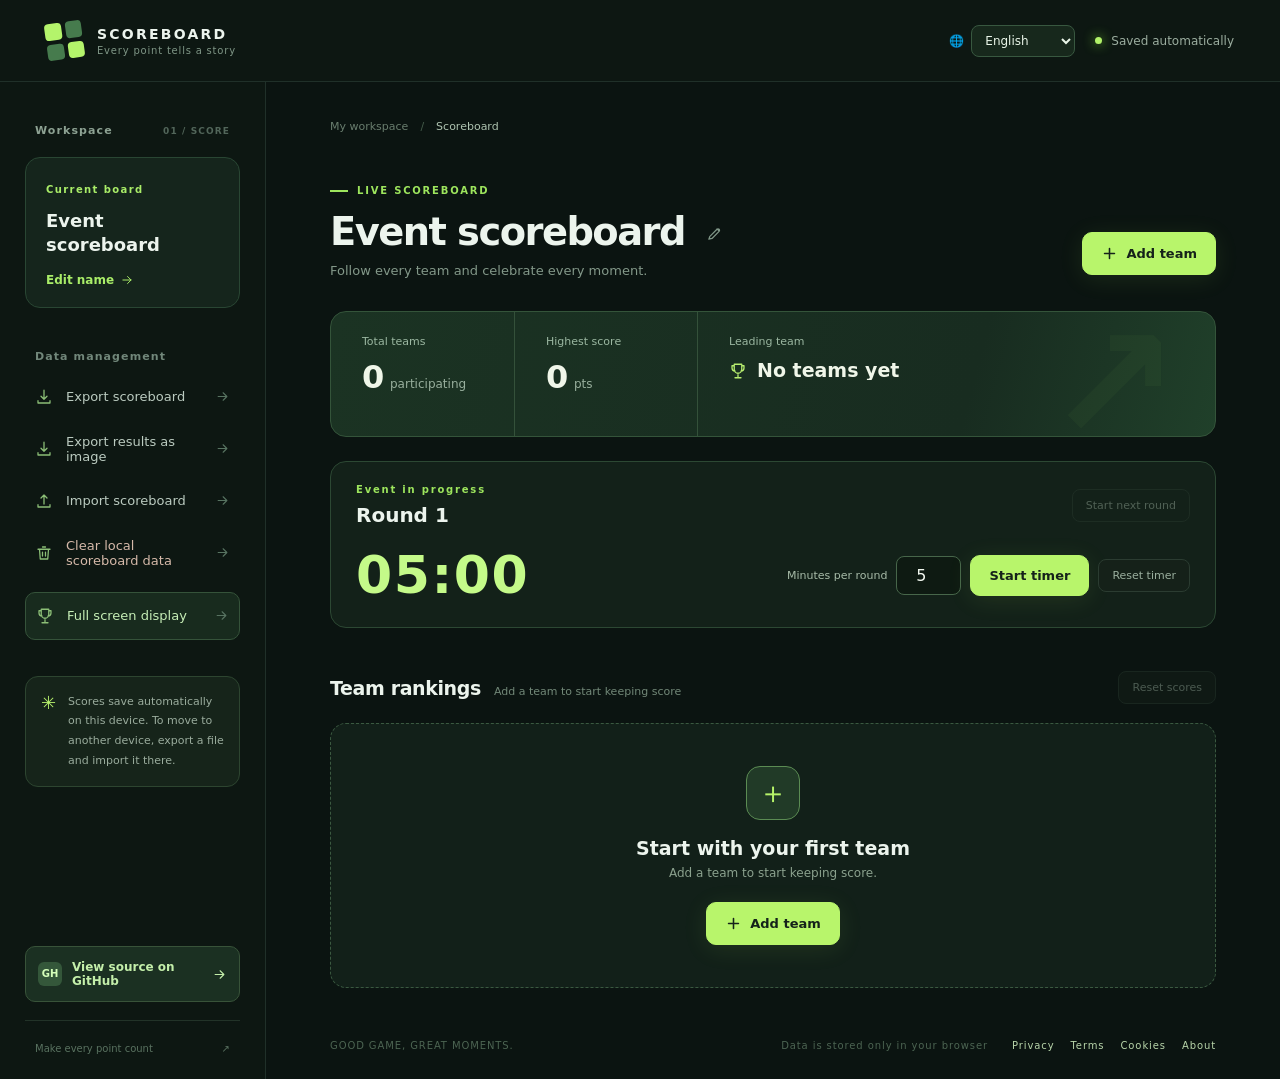
==== commit 23e591db: "Add launch information and privacy controls" ====
--- a/index.html
+++ b/index.html
@@ -11,6 +11,7 @@
     <link rel="stylesheet" href="./github-link.css" />
     <link rel="stylesheet" href="./language.css" />
     <link rel="stylesheet" href="./features.css" />
+    <link rel="stylesheet" href="./legal-links.css" />
     <script src="./i18n.js" defer></script>
     <script src="./app.js" defer></script>
   </head>
@@ -49,6 +50,7 @@
             <button class="sidebar-action" id="export-button" type="button"><svg><use href="#icon-download" /></svg><span data-i18n="exportBoard">匯出記分板</span><svg class="action-arrow"><use href="#icon-arrow" /></svg></button>
             <button class="sidebar-action" id="export-image" type="button"><svg><use href="#icon-download" /></svg><span data-i18n="exportImage">匯出成績圖片</span><svg class="action-arrow"><use href="#icon-arrow" /></svg></button>
             <button class="sidebar-action" id="import-button" type="button"><svg><use href="#icon-upload" /></svg><span data-i18n="importBoard">匯入記分板</span><svg class="action-arrow"><use href="#icon-arrow" /></svg></button>
+            <button class="sidebar-action clear-data-action" id="clear-data" type="button"><svg><use href="#icon-trash" /></svg><span data-i18n="clearLocalData">清除本機記分資料</span><svg class="action-arrow"><use href="#icon-arrow" /></svg></button>
             <input id="import-file" type="file" accept=".json,application/json" hidden />
           </div>
           <button class="sidebar-action presentation-launch" id="open-presentation" type="button"><svg><use href="#icon-trophy" /></svg><span data-i18n="presentationMode">全螢幕展示</span><svg class="action-arrow"><use href="#icon-arrow" /></svg></button>
@@ -84,12 +86,12 @@
           <div class="list-heading"><div><h2 data-i18n="groupRanking">組別排行</h2><span id="group-summary">新增組別，開始記錄分數</span></div><button class="subtle-button" id="reset-scores" type="button" data-i18n="resetAll">全部歸零</button></div>
           <div id="groups" class="groups-grid" aria-live="polite"></div>
           <div id="empty-state" class="empty-state" hidden><div class="empty-symbol">＋</div><h3 data-i18n="emptyTitle">從第一個組別開始</h3><p data-i18n="emptyDescription">建立組別後，就可以馬上開始計分。</p><button class="primary-button" id="add-group-empty" type="button"><svg><use href="#icon-plus" /></svg><span data-i18n="addGroup">新增組別</span></button></div>
-          <footer class="main-footer"><span>GOOD GAME, GREAT MOMENTS.</span><span data-i18n="localOnly">資料僅儲存在你的瀏覽器中</span></footer>
+          <footer class="main-footer"><span>GOOD GAME, GREAT MOMENTS.</span><div class="footer-details"><span data-i18n="localOnly">資料僅儲存在你的瀏覽器中</span><nav class="policy-links" aria-label="網站資訊"><a href="./legal.html#privacy" data-i18n="privacyLink">隱私說明</a><a href="./legal.html#terms" data-i18n="termsLink">使用條款</a><a href="./legal.html#cookies" data-i18n="cookiesLink">Cookie 說明</a><a href="./legal.html#about" data-i18n="aboutLink">關於專案</a></nav></div></footer>
         </section>
       </main>
     </div>
 
-    <section id="presentation-view" class="presentation-view" aria-labelledby="presentation-title" hidden>
+    <section id="presentation-view" class="presentation-view" aria-labelledby="presentation-title" tabindex="-1" hidden>
       <header class="presentation-header"><div><span class="section-kicker">LIVE SCOREBOARD</span><h2 id="presentation-title"></h2><p id="presentation-round"></p></div><button class="subtle-button" id="close-presentation" type="button" data-i18n="exitPresentation">結束展示</button></header>
       <div class="presentation-meta"><div><span data-i18n="presentationTimer">回合倒數</span><strong id="presentation-timer">05:00</strong></div><button class="primary-button" id="presentation-timer-toggle" type="button" data-i18n="timerStart">開始計時</button></div>
       <div id="presentation-groups" class="presentation-groups"></div>
@@ -104,8 +106,8 @@
       </article>
     </template>
 
-    <dialog id="input-dialog" class="modal"><form method="dialog" id="input-form"><div class="modal-head"><div><span class="eyebrow">SCOREBOARD</span><h2 id="input-title"></h2></div><button type="button" class="modal-close" data-close aria-label="關閉"><svg><use href="#icon-close" /></svg></button></div><p id="input-description" class="modal-description"></p><label id="input-label" for="input-value"></label><input id="input-value" type="text" autocomplete="off" maxlength="40" required /><p id="input-error" class="form-error" aria-live="polite"></p><div class="modal-buttons"><button type="button" class="secondary-button" data-close>取消</button><button class="primary-button" type="submit" id="input-submit">儲存</button></div></form></dialog>
-    <dialog id="confirm-dialog" class="modal"><div class="modal-head"><div><span class="eyebrow" data-i18n="pleaseConfirm">請確認</span><h2 id="confirm-title"></h2></div><button type="button" class="modal-close" data-confirm-cancel aria-label="關閉"><svg><use href="#icon-close" /></svg></button></div><p id="confirm-description" class="modal-description"></p><div class="modal-buttons"><button type="button" class="secondary-button" data-confirm-cancel>取消</button><button type="button" class="danger-button" id="confirm-accept">確認</button></div></dialog>
+    <dialog id="input-dialog" class="modal" aria-labelledby="input-title" aria-describedby="input-description"><form method="dialog" id="input-form"><div class="modal-head"><div><span class="eyebrow">SCOREBOARD</span><h2 id="input-title"></h2></div><button type="button" class="modal-close" data-close aria-label="關閉"><svg><use href="#icon-close" /></svg></button></div><p id="input-description" class="modal-description"></p><label id="input-label" for="input-value"></label><input id="input-value" type="text" autocomplete="off" maxlength="40" required aria-describedby="input-error" /><p id="input-error" class="form-error" aria-live="polite"></p><div class="modal-buttons"><button type="button" class="secondary-button" data-close>取消</button><button class="primary-button" type="submit" id="input-submit">儲存</button></div></form></dialog>
+    <dialog id="confirm-dialog" class="modal" aria-labelledby="confirm-title" aria-describedby="confirm-description"><div class="modal-head"><div><span class="eyebrow" data-i18n="pleaseConfirm">請確認</span><h2 id="confirm-title"></h2></div><button type="button" class="modal-close" data-confirm-cancel aria-label="關閉"><svg><use href="#icon-close" /></svg></button></div><p id="confirm-description" class="modal-description"></p><div class="modal-buttons"><button type="button" class="secondary-button" data-confirm-cancel>取消</button><button type="button" class="danger-button" id="confirm-accept">確認</button></div></dialog>
     <div id="toast" class="toast" role="status" aria-live="polite"></div>
   </body>
 </html>
--- a/styles.css
+++ b/styles.css
@@ -1,5 +1,3 @@
-@import url('https://fonts.googleapis.com/css2?family=DM+Sans:wght@400;500;600;700&family=Noto+Sans+TC:wght@400;500;600;700;800&display=swap');
-
 :root{font-family:'DM Sans','Noto Sans TC',sans-serif;color:#ecf4ed;background:#0b1411;font-synthesis:none}*{box-sizing:border-box}body{margin:0;min-width:320px}button,input{font:inherit}button{cursor:pointer}button:focus-visible,input:focus-visible{outline:2px solid #b9f56c;outline-offset:3px}svg{width:20px;height:20px;fill:none;stroke:currentColor;stroke-width:1.7;stroke-linecap:round;stroke-linejoin:round}.svg-defs{position:absolute;width:0;height:0;overflow:hidden}.app-shell{min-height:100vh}.topbar{height:82px;border-bottom:1px solid #203029;display:flex;align-items:center;justify-content:space-between;padding:0 46px;background:#0d1712}.brand{display:flex;align-items:center;gap:14px}.brand-mark{width:37px;height:37px;display:grid;grid-template-columns:1fr 1fr;gap:4px;transform:rotate(-8deg)}.brand-mark span{background:#b4f46b;border-radius:4px}.brand-mark span:nth-child(2),.brand-mark span:nth-child(3){background:#467b4d}.brand strong{display:block;letter-spacing:.16em;font-size:14px;font-weight:800}.brand small{display:block;color:#7f9686;font-size:10px;letter-spacing:.08em;margin-top:3px}.topbar-right{display:flex;align-items:center;gap:9px;font-size:12px;color:#9bad9f}.status-dot{width:7px;height:7px;border-radius:50%;background:#b2f269;box-shadow:0 0 12px #7bd734}.workspace{display:grid;grid-template-columns:266px minmax(0,1fr);max-width:1600px;margin:auto;min-height:calc(100vh - 82px)}.sidebar{border-right:1px solid #203029;padding:42px 25px 25px;display:flex;flex-direction:column;background:#0d1712}.sidebar-heading{font-size:11px;color:#8da293;font-weight:700;letter-spacing:.1em;display:flex;justify-content:space-between;align-items:center;padding:0 10px}.sidebar-heading span{font-size:9px;color:#52665a}.sidebar-card{background:#15251c;border:1px solid #294633;border-radius:15px;padding:20px;margin-top:20px;min-height:143px}.eyebrow{font-size:10px;font-weight:800;color:#a9ed68;letter-spacing:.14em}.sidebar-card h2{font-size:18px;line-height:1.35;margin:12px 0 15px;overflow-wrap:anywhere}.text-button{padding:0;border:0;background:none;color:#a9ed68;display:flex;align-items:center;gap:6px;font-size:12px;font-weight:700}.text-button svg{width:14px;height:14px}.sidebar-section{margin-top:42px}.sidebar-label{display:block;font-size:11px;color:#71877a;letter-spacing:.1em;font-weight:700;padding:0 10px;margin-bottom:11px}.sidebar-action{display:flex;align-items:center;gap:13px;width:100%;padding:14px 10px;border:0;border-radius:10px;background:transparent;color:#bbcbc0;text-align:left;font-size:13px}.sidebar-action:hover,.sidebar-action:focus-visible{background:#192a20;color:#e6f5e7}.sidebar-action svg{width:18px;height:18px;color:#8cbf77}.sidebar-action span{flex:1}.sidebar-action .action-arrow{width:15px;height:15px;color:#577361}.sidebar-note{display:flex;gap:12px;background:#16241a;border:1px solid #2d4530;padding:15px;border-radius:13px;margin-top:36px}.note-spark{color:#b9f46e;font-size:18px}.sidebar-note p{font-size:11px;line-height:1.8;color:#9aac9d;margin:0}.sidebar-footer{font-size:10px;color:#597260;border-top:1px solid #223328;margin-top:auto;padding:22px 10px 0;display:flex;justify-content:space-between}.main-content{padding:38px clamp(28px,5vw,76px) 28px;min-width:0;display:flex;flex-direction:column}.breadcrumb{display:flex;align-items:center;gap:12px;color:#697d6e;font-size:11px}.breadcrumb strong{color:#afc4b1;font-weight:500}.breadcrumb-divider{color:#455c4b}.page-heading{display:flex;justify-content:space-between;align-items:flex-end;gap:20px;margin:52px 0 33px}.section-kicker{font-size:10px;font-weight:800;letter-spacing:.18em;color:#9de55d;display:flex;align-items:center;gap:9px}.kicker-line{width:18px;height:2px;background:#9de55d}.title-row{display:flex;align-items:center;gap:12px}.title-row h1{font-size:clamp(30px,3vw,44px);letter-spacing:-.04em;line-height:1.25;margin:12px 0 7px;overflow-wrap:anywhere}.icon-button,.card-icon,.modal-close{border:0;background:transparent;color:#809788;display:grid;place-items:center}.icon-button:hover,.card-icon:hover,.modal-close:hover{color:#b7f46b}.title-edit{width:35px;height:35px;border-radius:8px;margin-top:8px}.title-edit:hover{background:#1a2a20}.title-edit svg{width:17px;height:17px}.page-subtitle{color:#839889;font-size:13px;margin:0}.primary-button{border:1px solid #b8f56b;background:#b8f56b;color:#15221a;border-radius:10px;padding:12px 18px;display:inline-flex;align-items:center;justify-content:center;gap:8px;font-size:13px;font-weight:800;white-space:nowrap;box-shadow:0 4px 24px #a0e6541b}.primary-button:hover{background:#d0ff92;border-color:#d0ff92}.primary-button svg{width:17px;height:17px;stroke-width:2.2}.heading-add{margin-bottom:3px}.overview{position:relative;display:flex;align-items:stretch;background:linear-gradient(105deg,#1b3323,#182c20 72%,#20402a);border:1px solid #34543a;border-radius:16px;min-height:126px;overflow:hidden}.overview-cell{padding:23px 31px;min-width:183px;z-index:1}.overview-cell+.overview-cell{border-left:1px solid #34513a}.overview-label{display:block;font-size:11px;color:#9bb7a1;margin-bottom:13px}.overview-cell>div{display:flex;align-items:baseline;gap:7px}.overview-cell strong{font-size:32px;line-height:1;color:#f0f6e9;letter-spacing:-.04em}.overview-cell div span{font-size:12px;color:#98af9d}.overview-cell.leader-cell{flex:1}.leader-cell>div{align-items:center;gap:10px}.leader-cell svg{width:18px;height:18px;color:#b7ed6f}.leader-cell strong{font-size:19px;letter-spacing:0;overflow:hidden;text-overflow:ellipsis;white-space:nowrap}.overview-deco{font-size:160px;line-height:.65;color:#a6e7670b;position:absolute;right:35px;bottom:0;font-weight:700;pointer-events:none}.list-heading{display:flex;justify-content:space-between;align-items:center;margin:43px 0 19px}.list-heading>div{display:flex;align-items:baseline;gap:13px}.list-heading h2{font-size:19px;margin:0;letter-spacing:-.02em}.list-heading span{font-size:11px;color:#728878}.subtle-button{border:1px solid #2b3c31;background:#152119;color:#9aaf9e;border-radius:8px;padding:9px 13px;font-size:11px}.subtle-button:hover{border-color:#648b62;color:#e9f7e7}.subtle-button:disabled{opacity:.45;cursor:not-allowed}.groups-grid{display:grid;grid-template-columns:repeat(auto-fill,minmax(245px,1fr));gap:17px}.group-card{background:#121f18;border:1px solid #2a3d30;border-radius:15px;padding:19px 19px 18px;min-width:0;transition:border-color .2s,transform .2s,box-shadow .2s}.group-card:hover{border-color:#547b50;transform:translateY(-2px);box-shadow:0 16px 32px #020a0550}.group-card.is-leader{border-color:#62864d;background:linear-gradient(145deg,#1a2e1e,#14231a 55%)}.card-top{display:flex;justify-content:space-between;align-items:center}.rank-badge{color:#9dc27e;background:#263e29;border:1px solid #385738;padding:5px 8px;border-radius:6px;font-size:10px;letter-spacing:.06em;font-weight:800}.group-card:not(.is-leader) .rank-badge{background:#202d23;border-color:#304334;color:#7f9b83}.card-actions{display:flex;gap:4px}.card-icon{width:28px;height:28px;border-radius:6px}.card-icon:hover{background:#263a2a}.card-icon svg{width:15px;height:15px}.card-icon.delete-group:hover{color:#fa9b8f}.card-main{display:flex;align-items:center;gap:13px;margin:24px 0 27px;min-width:0}.team-avatar{flex:none;width:45px;height:45px;border-radius:12px;display:grid;place-items:center;background:#254a2e;color:#b8f56b;font-size:19px;font-weight:800}.group-card:nth-child(4n+2) .team-avatar{background:#294636;color:#a9dcc2}.group-card:nth-child(4n+3) .team-avatar{background:#3a4027;color:#e1e992}.group-card:nth-child(4n+4) .team-avatar{background:#244442;color:#9bdcd5}.team-caption{font-size:9px;font-weight:800;letter-spacing:.18em;color:#65866c}.group-name{font-size:17px;line-height:1.3;margin:4px 0 0;overflow-wrap:anywhere}.score-area{display:flex;align-items:flex-end;justify-content:space-between;border-top:1px solid #2a3d30;padding:18px 0 17px}.score-caption{display:block;color:#7e9984;font-size:10px;margin-bottom:2px}.score-value{display:block;border:0;background:transparent;color:#ecf7e8;font-size:47px;font-weight:700;letter-spacing:-.07em;line-height:1.05;padding:0;min-width:30px;text-align:left}.score-value:hover{color:#b8f56b}.score-unit{font-size:10px;font-weight:800;letter-spacing:.13em;color:#7d9b7b;margin-bottom:6px}.score-controls{display:grid;grid-template-columns:1fr 1fr;gap:9px}.score-button{border:1px solid #354b39;border-radius:8px;min-height:39px;display:flex;align-items:center;justify-content:center;gap:8px;font-size:11px;font-weight:700}.score-button svg{width:14px;height:14px;stroke-width:2.3}.score-button.minus{background:#1a2a20;color:#b7c9b8}.score-button.minus:hover{background:#273d2b}.score-button.plus{background:#b8f56b;color:#1c301d;border-color:#b8f56b}.score-button.plus:hover{background:#d1ff93}.empty-state{border:1px dashed #3a5940;border-radius:16px;text-align:center;padding:42px 20px;background:#122019}.empty-state[hidden]{display:none}.empty-symbol{width:54px;height:54px;border:1px solid #5b8c53;background:#213a27;color:#b6f369;border-radius:14px;display:grid;place-items:center;font-size:30px;margin:auto}.empty-state h3{font-size:19px;margin:17px 0 7px}.empty-state p{color:#8ba18e;font-size:12px;margin:0 0 22px}.main-footer{margin-top:auto;padding-top:52px;display:flex;justify-content:space-between;gap:20px;color:#4c6452;font-size:10px;letter-spacing:.09em}.modal{width:min(430px,calc(100% - 32px));padding:26px;background:#17251b;color:#f2f7ef;border:1px solid #4a6946;border-radius:17px;box-shadow:0 30px 80px #000a}.modal::backdrop{background:#030a06b5;backdrop-filter:blur(5px)}.modal-head{display:flex;justify-content:space-between;gap:12px}.modal-head h2{margin:8px 0 0;font-size:22px}.modal-description{font-size:12px;color:#a2b2a3;line-height:1.8;margin:15px 0 21px}.modal label{display:block;font-size:11px;color:#bed0bd;margin-bottom:8px}.modal input{width:100%;padding:12px 14px;background:#0e1a12;color:#f1f7ef;border:1px solid #426045;border-radius:8px;outline:none}.modal input:focus{border-color:#b7f36b}.form-error{color:#f6a595;font-size:11px;min-height:16px;margin:8px 0 2px}.modal-buttons{display:flex;justify-content:flex-end;gap:10px;margin-top:22px}.secondary-button,.danger-button{border-radius:9px;padding:11px 17px;font-size:12px;font-weight:700}.secondary-button{background:transparent;border:1px solid #3e5541;color:#b9c9b8}.secondary-button:hover{background:#26382a}.danger-button{background:#e89b8d;border:1px solid #e89b8d;color:#28120e}.danger-button:hover{background:#ffc0b4}.toast{position:fixed;bottom:24px;left:50%;transform:translate(-50%,18px);background:#c6f59a;color:#15251a;padding:11px 18px;border-radius:9px;font-size:12px;font-weight:700;box-shadow:0 12px 35px #0008;opacity:0;pointer-events:none;transition:opacity .2s,transform .2s;z-index:10}.toast.show{opacity:1;transform:translate(-50%,0)}
 @media(max-width:900px){.topbar{padding:0 24px}.workspace{grid-template-columns:1fr}.sidebar{border-right:0;border-bottom:1px solid #203029;padding:22px 24px;display:grid;grid-template-columns:1fr auto;gap:15px}.sidebar-heading,.sidebar-card,.sidebar-note,.sidebar-footer{display:none}.sidebar-section{margin:0}.sidebar-label{display:none}.sidebar-action{display:inline-flex;width:auto;padding:10px;margin-right:7px;border:1px solid #304334}.sidebar-action .action-arrow{display:none}.main-content{padding:28px 24px}.page-heading{margin-top:36px}.overview-cell{padding:21px;min-width:0;flex:1}.overview-deco{display:none}}
 @media(max-width:600px){.topbar{height:67px;padding:0 18px}.brand-mark{width:31px;height:31px}.brand strong{font-size:12px}.brand small{font-size:9px}.topbar-right{font-size:0}.topbar-right .status-dot{width:8px;height:8px}.workspace{min-height:calc(100vh - 67px)}.sidebar{padding:12px 17px}.sidebar-section{display:flex;gap:8px}.sidebar-action{flex:1;justify-content:center;padding:9px 8px;margin:0;font-size:11px;gap:6px}.sidebar-action svg{width:15px;height:15px}.main-content{padding:24px 17px}.page-heading{align-items:flex-start;margin:35px 0 26px;flex-wrap:wrap}.title-row h1{font-size:31px}.page-subtitle{font-size:12px}.heading-add{width:100%;margin-top:4px}.overview{min-height:0;flex-wrap:wrap}.overview-cell{padding:18px 16px;flex:1 1 50%}.overview-cell:nth-child(2){border-left:1px solid #34513a}.overview-cell.leader-cell{flex-basis:100%;border-left:0;border-top:1px solid #34513a}.overview-cell strong{font-size:27px}.leader-cell strong{font-size:16px}.list-heading{margin-top:31px}.list-heading>div{display:block}.list-heading h2{font-size:18px}.list-heading span{display:block;margin-top:5px}.groups-grid{grid-template-columns:1fr}.main-footer{padding-top:35px;font-size:8px}.main-footer span:last-child{text-align:right}}
--- a/github-link.css
+++ b/github-link.css
@@ -34,6 +34,7 @@
   font-size: 10px;
   line-height: 1;
 }
+.sidebar-note { margin-bottom: 18px; }
 .sidebar-footer { margin-top: 18px; }
 
 @media (max-width: 900px) {
--- a/legal-links.css
+++ b/legal-links.css
@@ -0,0 +1,10 @@
+/* Keep the interface self-contained: use installed system fonts, with no font CDN request. */
+:root{font-family:system-ui,-apple-system,"Segoe UI",sans-serif}
+.footer-details{display:flex;align-items:center;justify-content:space-between;flex-wrap:wrap;gap:.8rem 1.5rem}
+.policy-links{display:flex;flex-wrap:wrap;gap:.35rem 1rem}
+.policy-links a{color:#b8d5aa;text-decoration:none;white-space:nowrap}
+.policy-links a:hover{color:#d4ff9d;text-decoration:underline}
+.policy-links a:focus-visible,.clear-data-action:focus-visible{outline:2px solid #d4ff9d;outline-offset:3px}
+.clear-data-action{color:#d5b9a9}
+.clear-data-action:hover{color:#ffe0ca}
+@media(max-width:700px){.footer-details{align-items:flex-start;flex-direction:column}.policy-links{gap:.7rem 1rem}}
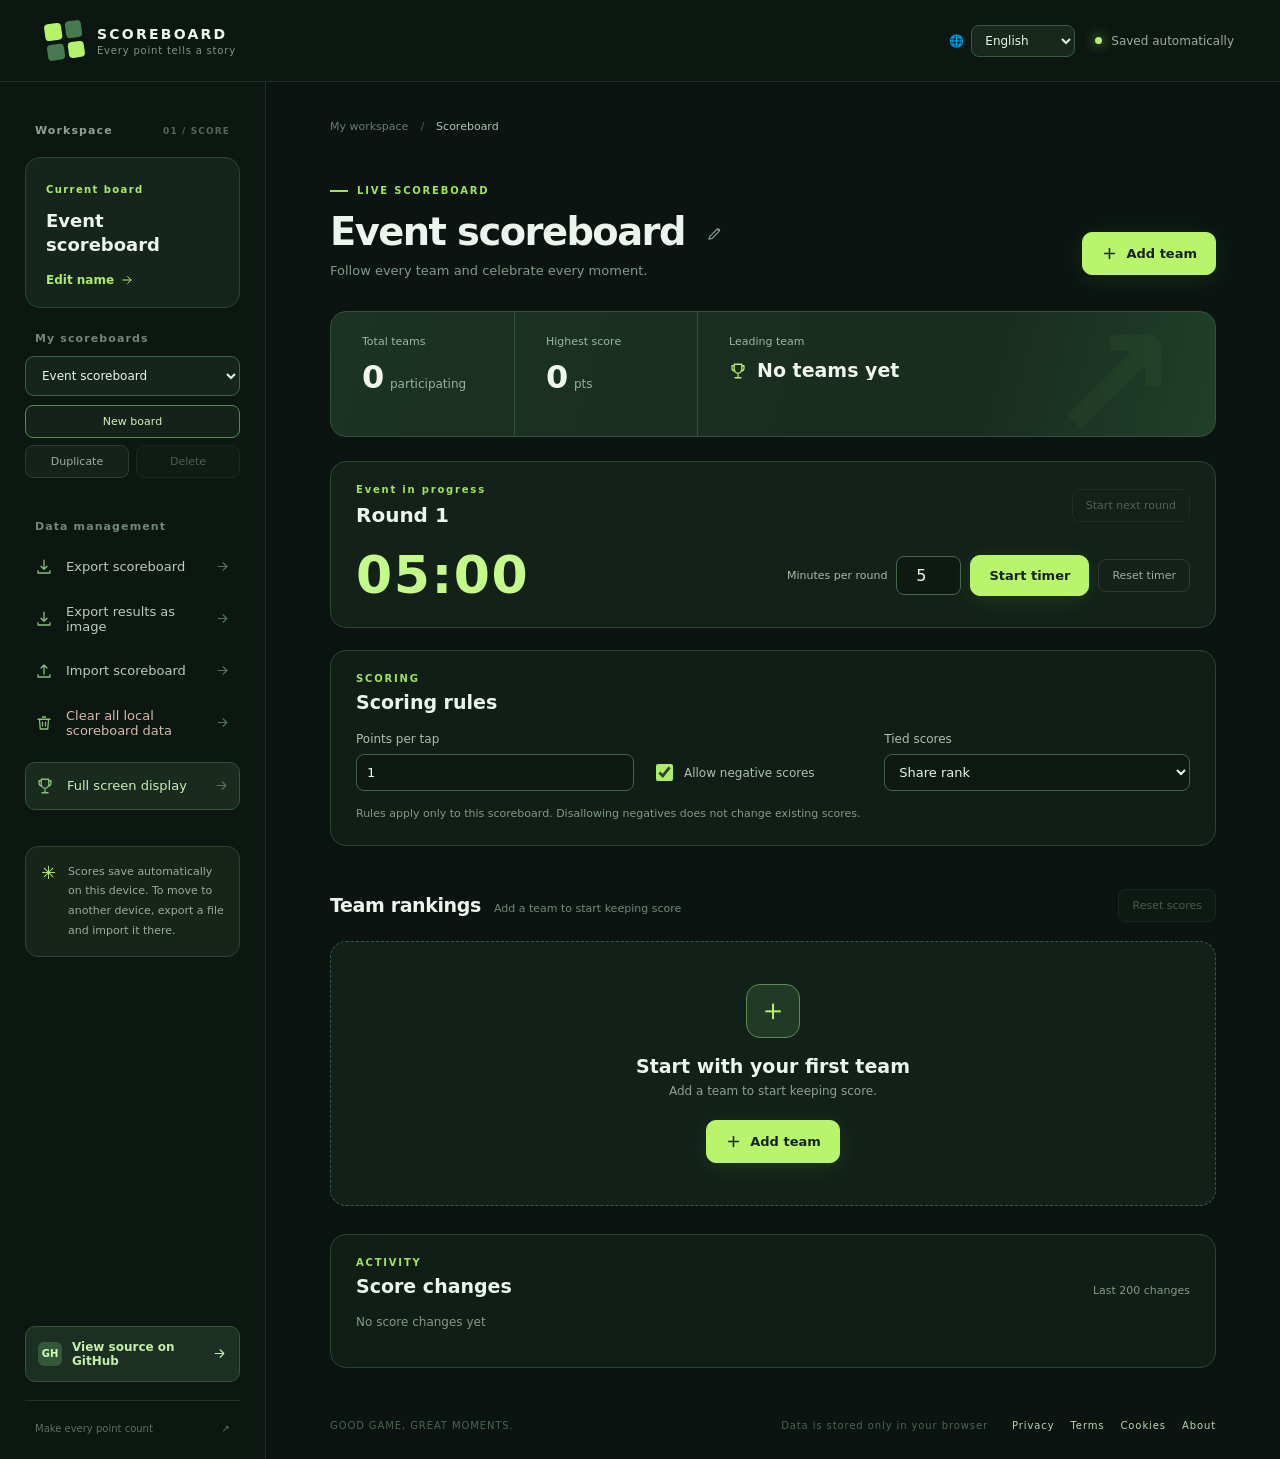
==== commit a063f5d3: "Add multiple scoreboards, scoring rules, history and offline support" ====
--- a/index.html
+++ b/index.html
@@ -7,13 +7,17 @@
     <meta name="description" content="一個簡潔好用的記分板。新增組別、即時記分，並自由匯入或匯出資料。" />
     <title>記分板 · Scoreboard</title>
     <link rel="icon" href="./favicon.svg" type="image/svg+xml" />
+    <link rel="manifest" href="./manifest.webmanifest" />
+    <link rel="apple-touch-icon" href="./icons/icon-192.png" />
     <link rel="stylesheet" href="./styles.css" />
     <link rel="stylesheet" href="./github-link.css" />
     <link rel="stylesheet" href="./language.css" />
     <link rel="stylesheet" href="./features.css" />
     <link rel="stylesheet" href="./legal-links.css" />
-    <script src="./i18n.js" defer></script>
-    <script src="./app.js" defer></script>
+    <link rel="stylesheet" href="./extras.css" />
+    <script src="./i18n.js?v=2" defer></script>
+    <script src="./app.js?v=2" defer></script>
+    <script src="./pwa.js" defer></script>
   </head>
   <body>
     <svg class="svg-defs" xmlns="http://www.w3.org/2000/svg" aria-hidden="true">
@@ -45,6 +49,15 @@
             <h2 id="sidebar-title">活動記分板</h2>
             <button class="text-button" id="rename-board-side" type="button"><span data-i18n="editName">編輯名稱</span> <svg><use href="#icon-arrow" /></svg></button>
           </div>
+          <div class="sidebar-section board-management">
+            <label class="sidebar-label" for="board-select" data-i18n="myBoards">我的記分板</label>
+            <select id="board-select" aria-label="切換記分板"></select>
+            <div class="board-actions">
+              <button class="subtle-button" id="create-board" type="button" data-i18n="createBoard">新增記分板</button>
+              <button class="subtle-button" id="duplicate-board" type="button" data-i18n="duplicateBoard">複製</button>
+              <button class="subtle-button" id="delete-board" type="button" data-i18n="deleteBoard">刪除</button>
+            </div>
+          </div>
           <div class="sidebar-section">
             <span class="sidebar-label" data-i18n="dataManagement">資料管理</span>
             <button class="sidebar-action" id="export-button" type="button"><svg><use href="#icon-download" /></svg><span data-i18n="exportBoard">匯出記分板</span><svg class="action-arrow"><use href="#icon-arrow" /></svg></button>
@@ -54,6 +67,7 @@
             <input id="import-file" type="file" accept=".json,application/json" hidden />
           </div>
           <button class="sidebar-action presentation-launch" id="open-presentation" type="button"><svg><use href="#icon-trophy" /></svg><span data-i18n="presentationMode">全螢幕展示</span><svg class="action-arrow"><use href="#icon-arrow" /></svg></button>
+          <button class="sidebar-action install-action" id="install-app" type="button" hidden><span aria-hidden="true">↓</span><span data-i18n="installApp">安裝離線版本</span><svg class="action-arrow"><use href="#icon-arrow" /></svg></button>
           <div class="sidebar-note"><span class="note-spark">✳</span><p data-i18n="storageNote">分數會自動儲存在這台裝置。想換裝置使用？匯出檔案後再匯入即可。</p></div>
           <a class="sidebar-github" href="https://github.com/easonlin2013927/score-board" target="_blank" rel="noopener noreferrer" aria-label="在新分頁開啟 GitHub 原始碼"><span class="github-dot" aria-hidden="true">GH</span><span data-i18n="githubLink">前往 GitHub 原始碼</span><svg><use href="#icon-arrow" /></svg></a>
           <div class="sidebar-footer"><span data-i18n="sidebarFooter">用每一分，記錄精彩時刻</span> <span>↗</span></div>
@@ -83,9 +97,20 @@
             <div id="round-history" class="round-history"></div>
           </section>
 
+          <section class="rules-panel" aria-labelledby="rules-heading">
+            <div><span class="section-kicker">SCORING</span><h2 id="rules-heading" data-i18n="scoringRules">計分規則</h2></div>
+            <div class="rules-fields">
+              <label for="score-step"><span data-i18n="scoreStep">每次加減分數</span><input id="score-step" type="number" min="1" max="100" step="1" inputmode="numeric" value="1" /></label>
+              <label class="checkbox-field" for="allow-negative"><input id="allow-negative" type="checkbox" checked /><span data-i18n="allowNegative">允許負分</span></label>
+              <label for="tie-mode"><span data-i18n="tieRanking">同分排名</span><select id="tie-mode"><option value="shared" data-i18n="tieShared">同分並列</option><option value="order" data-i18n="tieOrder">依建立順序</option></select></label>
+            </div>
+            <p data-i18n="rulesNote">規則只套用於目前記分板；關閉負分後不會修改既有分數。</p>
+          </section>
+
           <div class="list-heading"><div><h2 data-i18n="groupRanking">組別排行</h2><span id="group-summary">新增組別，開始記錄分數</span></div><button class="subtle-button" id="reset-scores" type="button" data-i18n="resetAll">全部歸零</button></div>
           <div id="groups" class="groups-grid" aria-live="polite"></div>
           <div id="empty-state" class="empty-state" hidden><div class="empty-symbol">＋</div><h3 data-i18n="emptyTitle">從第一個組別開始</h3><p data-i18n="emptyDescription">建立組別後，就可以馬上開始計分。</p><button class="primary-button" id="add-group-empty" type="button"><svg><use href="#icon-plus" /></svg><span data-i18n="addGroup">新增組別</span></button></div>
+          <section class="score-history-panel" aria-labelledby="score-history-heading"><div class="history-heading"><div><span class="section-kicker">ACTIVITY</span><h2 id="score-history-heading" data-i18n="scoreHistory">分數變更紀錄</h2></div><span data-i18n="historyLimit">保留最近 200 筆</span></div><p id="history-empty" data-i18n="historyEmpty">尚無分數變更</p><ol id="score-history"></ol></section>
           <footer class="main-footer"><span>GOOD GAME, GREAT MOMENTS.</span><div class="footer-details"><span data-i18n="localOnly">資料僅儲存在你的瀏覽器中</span><nav class="policy-links" aria-label="網站資訊"><a href="./legal.html#privacy" data-i18n="privacyLink">隱私說明</a><a href="./legal.html#terms" data-i18n="termsLink">使用條款</a><a href="./legal.html#cookies" data-i18n="cookiesLink">Cookie 說明</a><a href="./legal.html#about" data-i18n="aboutLink">關於專案</a></nav></div></footer>
         </section>
       </main>
@@ -102,7 +127,7 @@
         <div class="card-top"><span class="rank-badge"></span><div class="card-actions"><button class="card-icon rename-group" type="button" aria-label="修改組別名稱" title="修改組別名稱"><svg><use href="#icon-edit" /></svg></button><button class="card-icon delete-group" type="button" aria-label="刪除組別" title="刪除組別"><svg><use href="#icon-trash" /></svg></button></div></div>
         <div class="card-main"><div class="team-avatar" aria-hidden="true"></div><div><span class="team-caption" data-i18n="team">TEAM</span><h3 class="group-name"></h3></div></div>
         <div class="score-area"><div><span class="score-caption" data-i18n="currentScore">目前分數</span><button class="score-value" type="button" title="直接設定分數" aria-label="直接設定分數"></button></div><span class="score-unit" data-i18n="pointsShort">PTS</span></div>
-        <div class="score-controls"><button class="score-button minus" type="button" aria-label="減一分"><svg><use href="#icon-minus" /></svg><span data-i18n="minusOne">減 1 分</span></button><button class="score-button plus" type="button" aria-label="加一分"><svg><use href="#icon-plus" /></svg><span data-i18n="plusOne">加 1 分</span></button></div>
+        <div class="score-controls"><button class="score-button minus" type="button" aria-label="減一分"><svg><use href="#icon-minus" /></svg><span>減 1 分</span></button><button class="score-button plus" type="button" aria-label="加一分"><svg><use href="#icon-plus" /></svg><span>加 1 分</span></button></div>
       </article>
     </template>
 
--- a/extras.css
+++ b/extras.css
@@ -0,0 +1,27 @@
+.board-management{margin-top:24px}
+.install-action{margin-top:8px}.install-action[hidden]{display:none}
+.board-management select{width:100%;min-width:0;border:1px solid #3f6048;border-radius:9px;background:#15251b;color:#eef6ea;padding:11px 12px;font:inherit;font-size:12px}
+.board-actions{display:grid;grid-template-columns:1fr 1fr;gap:7px;margin-top:9px}
+.board-actions .subtle-button{max-width:none;text-align:center}
+.board-actions #create-board{grid-column:1/-1;border-color:#548a4e;color:#d0f2b7}
+.board-management select:focus-visible,.rules-fields input:focus-visible,.rules-fields select:focus-visible{outline:2px solid #b9f56c;outline-offset:2px}
+.rules-panel,.score-history-panel{background:#111e16;border:1px solid #294433;border-radius:16px;padding:22px 25px}
+.rules-panel{margin-top:22px}
+.rules-panel h2,.score-history-panel h2{font-size:19px;margin:7px 0 0}
+.rules-fields{display:grid;grid-template-columns:minmax(120px,1fr) minmax(115px,.8fr) minmax(150px,1.1fr);gap:14px;align-items:end;margin-top:19px}
+.rules-fields label{display:flex;flex-direction:column;gap:8px;color:#acc1aa;font-size:12px}
+.rules-fields input[type=number],.rules-fields select{width:100%;border:1px solid #416149;border-radius:8px;background:#0d1911;color:#eaf6e7;padding:9px 10px;font:inherit;font-size:13px;min-height:37px}
+.rules-fields .checkbox-field{flex-direction:row;align-items:center;min-height:37px;padding:0 4px}
+.checkbox-field input{width:17px;height:17px;accent-color:#a9ed68}
+.rules-panel>p{margin:14px 0 0;font-size:11px;line-height:1.6;color:#829b85}
+.score-history-panel{margin-top:28px}
+.history-heading{display:flex;justify-content:space-between;align-items:end;gap:12px}
+.history-heading>span{font-size:11px;color:#829b85}
+#history-empty{color:#829b85;font-size:12px;margin:18px 0 0}
+#score-history{list-style:none;margin:16px 0 0;padding:0;max-height:340px;overflow:auto}
+#score-history li{display:grid;grid-template-columns:minmax(0,1fr) auto;gap:4px 12px;padding:12px 2px;border-top:1px solid #284031;font-size:12px}
+.history-event{font-weight:700;color:#e8f5e4;overflow-wrap:anywhere}
+.history-time{color:#829b85;white-space:nowrap}
+.history-detail{grid-column:1/-1;color:#a7c4a6}
+@media(max-width:900px){.board-management{margin-top:0}.board-management .sidebar-label{display:block;padding:0;margin:0 8px 5px}.board-management{display:block!important;min-width:min(100%,230px)}.board-actions{grid-template-columns:1fr 1fr}.board-actions #create-board{grid-column:1/-1}}
+@media(max-width:680px){.rules-fields{grid-template-columns:1fr 1fr}.rules-fields label:last-child{grid-column:1/-1}.rules-panel,.score-history-panel{padding:19px}.history-heading{align-items:start;flex-direction:column}}
